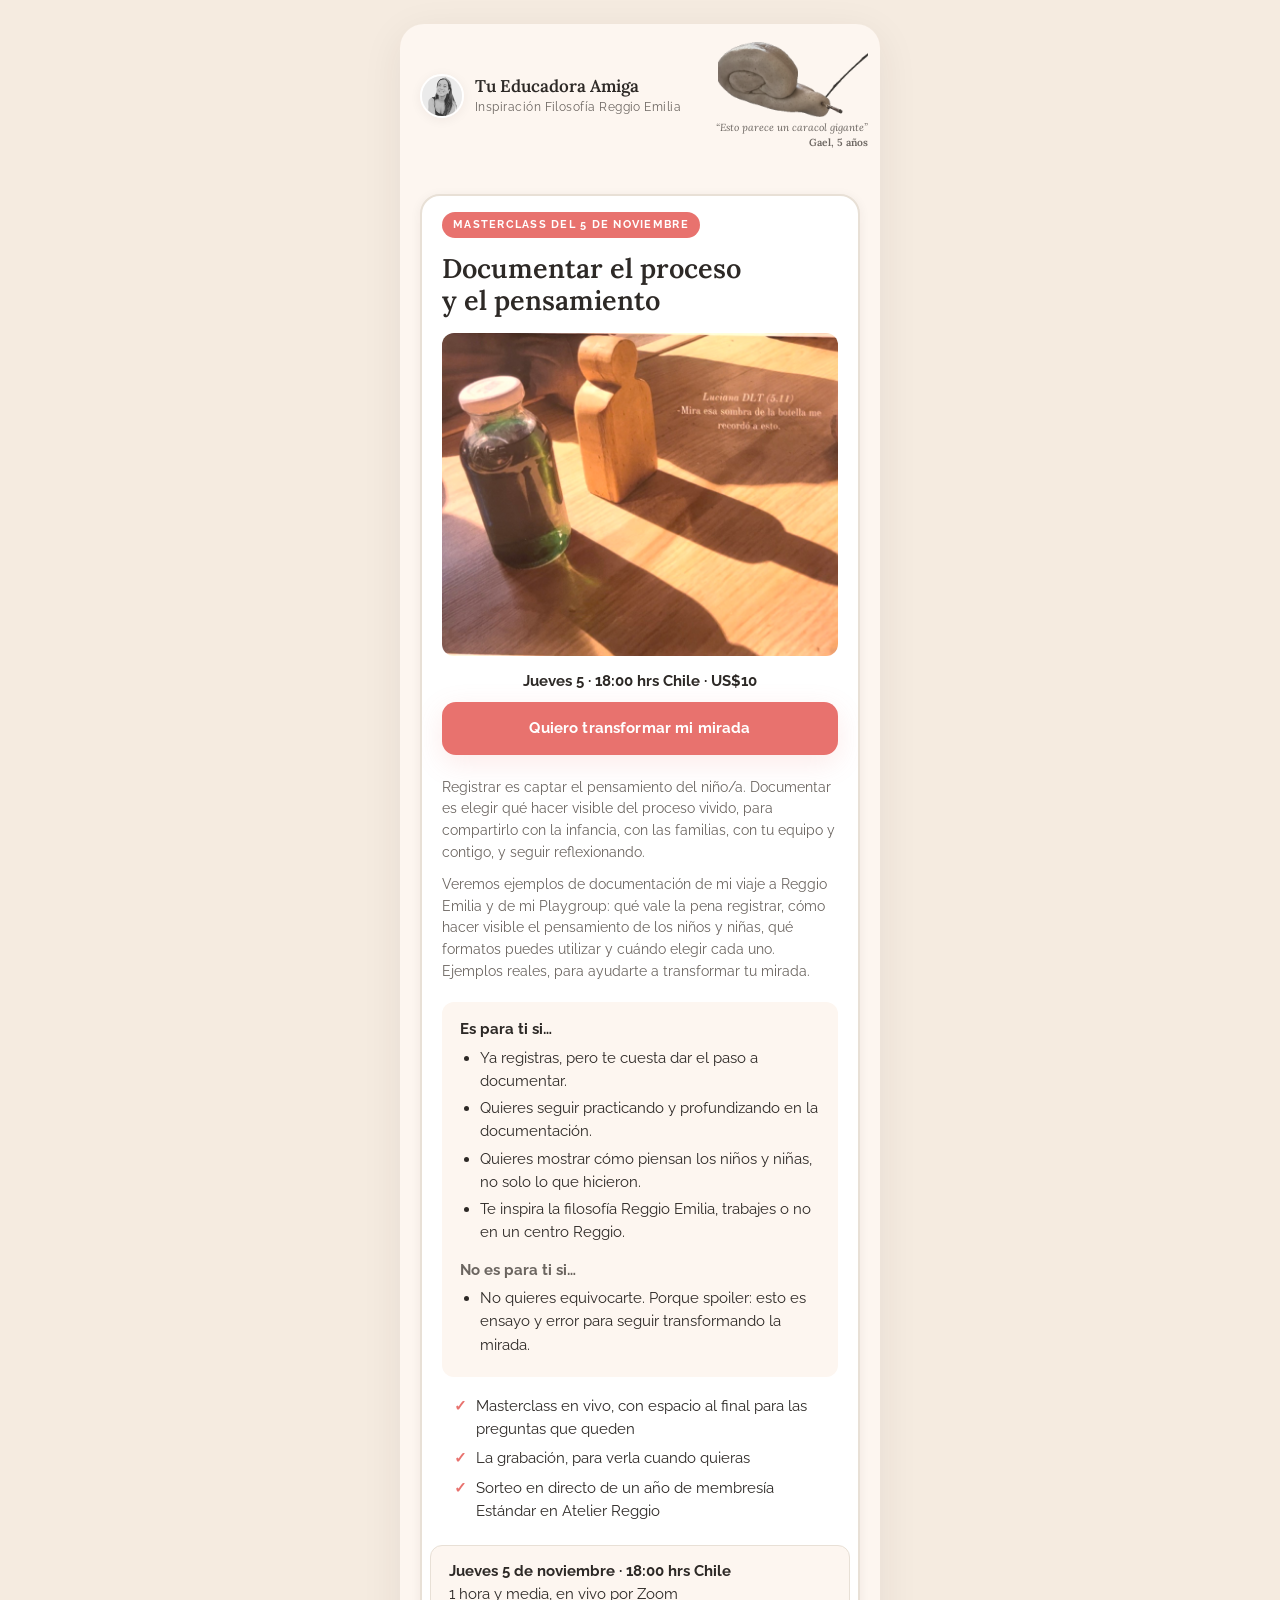
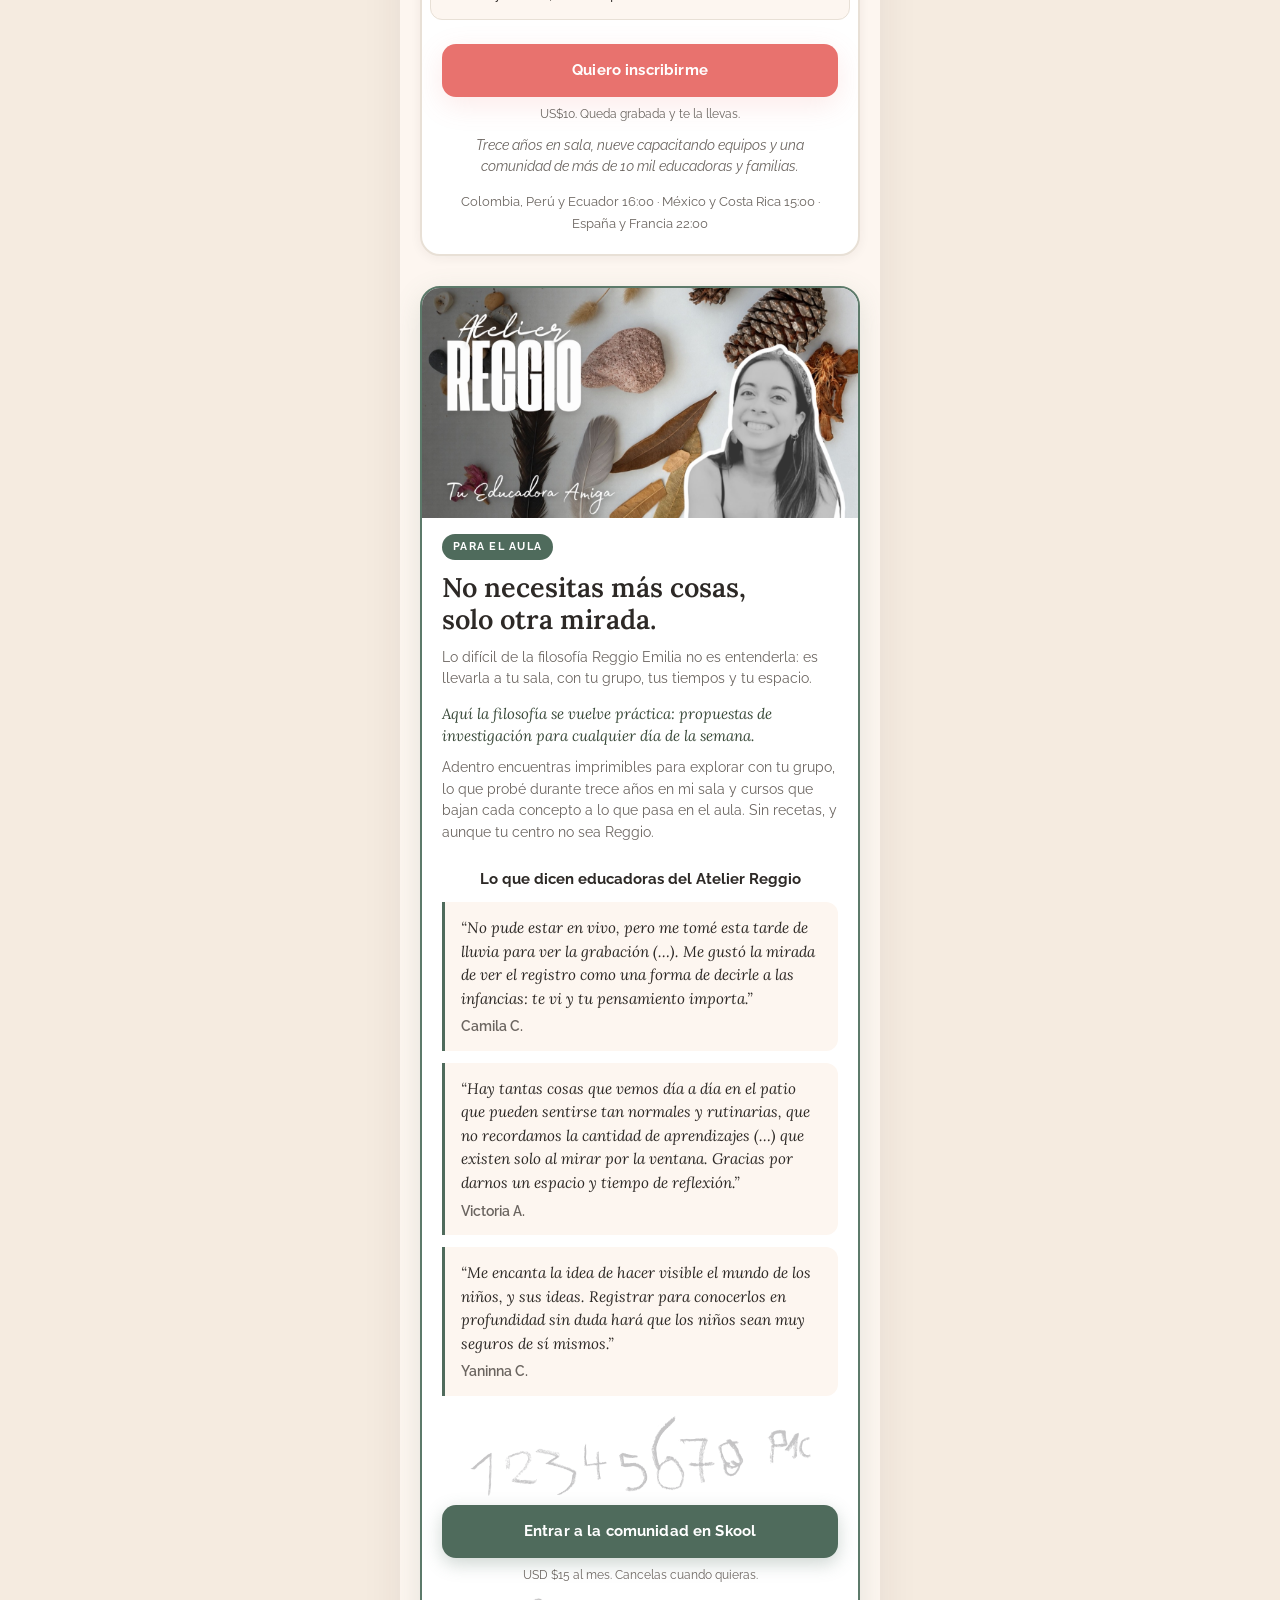
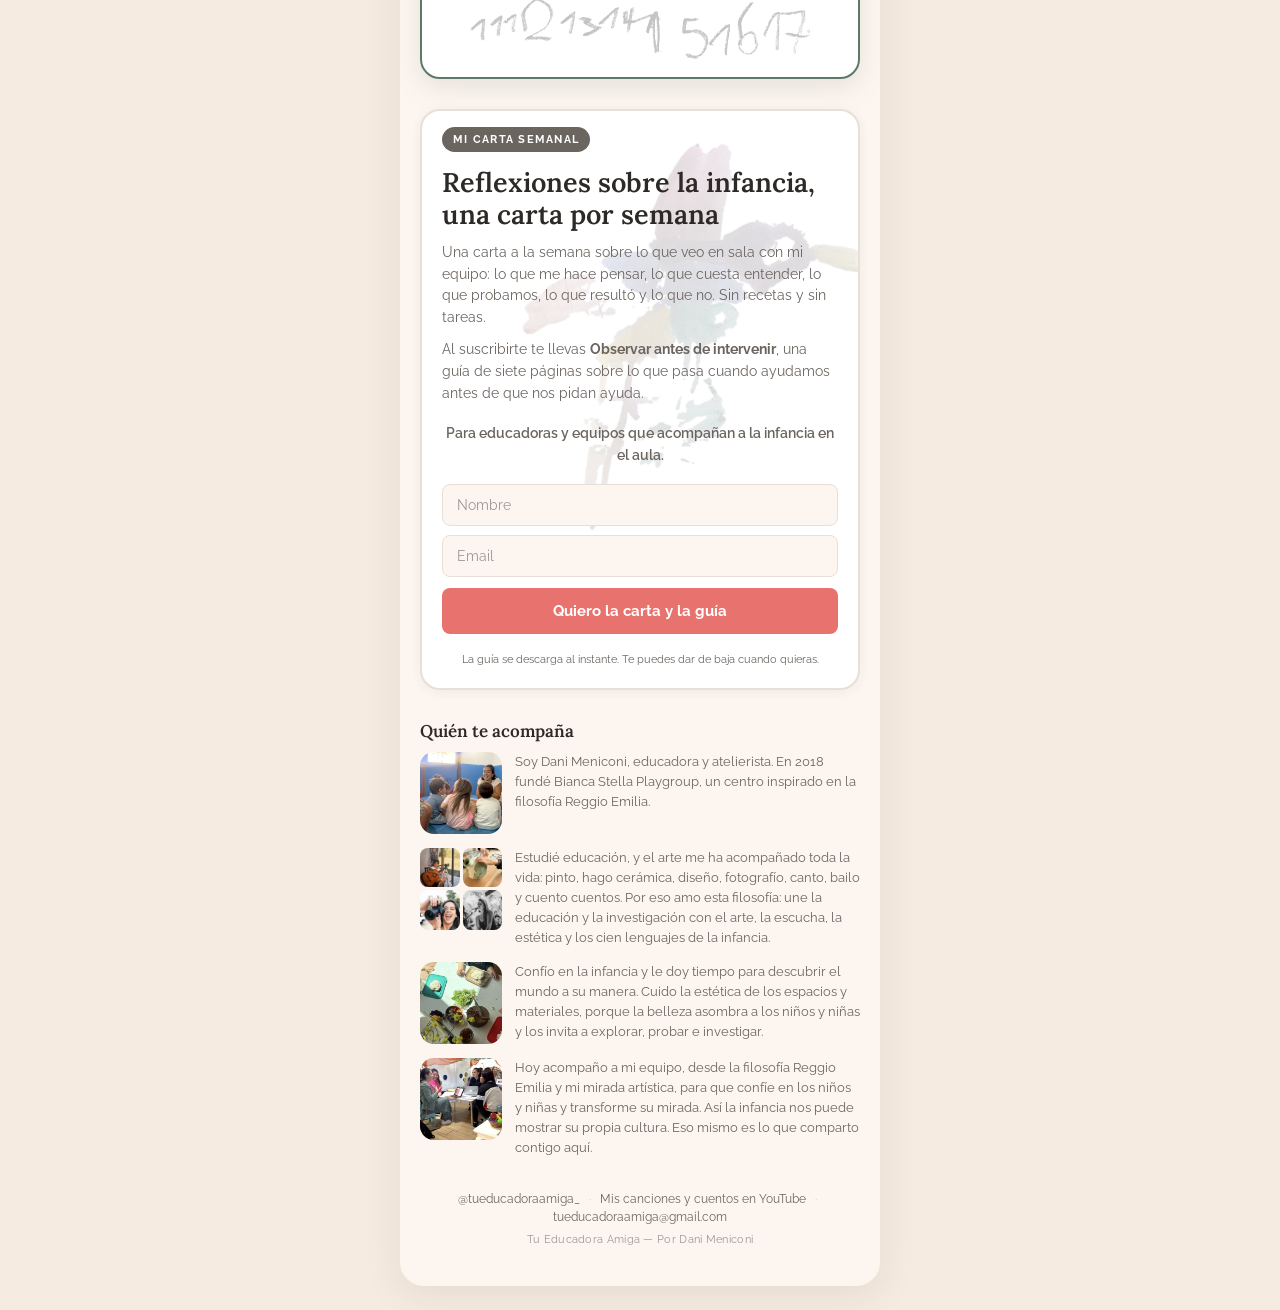
==== index.html @ ba9604e0 "Nueva presentación en "Quién te acompaña" con fotos junto a cada párrafo Co-Authored-By: Claude Opus" ====
<!DOCTYPE html>
<html lang="es">
<head>
  <meta charset="UTF-8">
  <meta name="viewport" content="width=device-width, initial-scale=1.0">
  <title>Tu Educadora Amiga — Acompañar la infancia en el aula</title>
  <meta name="description" content="Una carta por semana sobre la infancia, y la guía Observar antes de intervenir. Dani Meniconi, inspirada en la filosofía Reggio Emilia.">
  <meta property="og:title" content="Tu Educadora Amiga — Acompañar la infancia en el aula">
  <meta property="og:description" content="Una carta por semana sobre la infancia, y la guía Observar antes de intervenir. Dani Meniconi, inspirada en la filosofía Reggio Emilia.">
  <meta property="og:type" content="website">
  <meta property="og:url" content="https://tueducadoraamiga.com">
  <meta property="og:image" content="https://tueducadoraamiga.com/img/cover_no_intervenir.jpg">
  <link rel="preconnect" href="https://fonts.googleapis.com">
  <link rel="preconnect" href="https://fonts.gstatic.com" crossorigin>
  <link href="https://fonts.googleapis.com/css2?family=Lora:ital,wght@0,400;0,600;1,400;1,600&family=Raleway:wght@300;400;500;600;700&display=swap" rel="stylesheet">
  <link rel="icon" href="/favicon.ico" sizes="any">
  <link rel="icon" type="image/png" sizes="32x32" href="/img/icon-32.png">
  <link rel="apple-touch-icon" href="/img/icon-180.png">
  <link rel="stylesheet" href="css/styles.css">
</head>
<body>

  <main class="page page--home">

    <!-- CABECERA COMPACTA -->
    <header class="lockup">
      <img class="lockup-avatar" src="img/foto_dani_bio.jpg" alt="Dani Meniconi">
      <div class="lockup-txt">
        <h1>Tu Educadora Amiga</h1>
        <p class="tagline">Inspiración Filosofía Reggio Emilia</p>
      </div>
      <figure class="lockup-deco">
        <img src="img/mc5_caracol.png" alt="Caracol modelado en masa por Gael, 5 años">
        <figcaption><q>Esto parece un caracol gigante</q> <span>Gael, 5 años</span></figcaption>
      </figure>
    </header>

    <!-- MENU RAPIDO guardado en _pausado/menu-rapido.html: arriba va solo lo que se vende ahora. -->

    <!-- ============ 1. EL LEAD MAGNET (+ suscripción a la carta) ============ -->
    <!-- GUIA PAUSADA el 24/10 hasta despues de la masterclass del 31.
         El bloque entero esta guardado en _pausado/guia-lead-magnet.html
         (no se comenta aqui porque tiene comentarios adentro y se rompe).
         Para volver: pegarlo aqui y devolver su boton al menu. -->


    <!-- ============ MASTERCLASS AGOTADA ============ -->
    <!-- Sin formulario a proposito: no quedan cupos. El CTA baja a la carta,
         que es donde se entera primero de la proxima. -->
    
    <!-- ============ MASTERCLASS 5 NOV (pagada, en vivo) ============ -->
    <section class="lmh lmh--mc5" id="masterclass5">
      <span class="chip">Masterclass del 5 de noviembre</span>

      <h2 class="hero-titulo">Documentar el proceso<br>y el pensamiento</h2>

      <figure class="mc5-doc">
        <img src="img/mc5_documentacion.jpg" alt="Una botella y una pieza de madera con sus sombras sobre la mesa, con la frase de una niña: Mira esa sombra de la botella, me recordó a esto">
      </figure>

      <p class="mc5-rapido"><strong>Jueves 5 · 18:00 hrs Chile · US$10</strong></p>
      <a class="btn-cta mc5-btn-arriba" href="https://tueducadoraamiga.hotmart.host/masterclass-documentar-el-proceso-y-el-pensamiento?utm_source=web&amp;utm_medium=home_arriba&amp;utm_campaign=mc5nov" target="_blank" rel="noopener">
        Quiero transformar mi mirada
      </a>

      <p class="hero-bajada">
        Registrar es captar el pensamiento del niño/a. Documentar es elegir qué hacer
        visible del proceso vivido, para compartirlo con la infancia, con las familias,
        con tu equipo y contigo, y seguir reflexionando.
      </p>

      <p class="hero-bajada">
        Veremos ejemplos de documentación de mi viaje a Reggio Emilia y de mi
        Playgroup: qué vale la pena registrar, cómo hacer visible el pensamiento de los
        niños y niñas, qué formatos puedes utilizar y cuándo elegir cada uno. Ejemplos
        reales, para ayudarte a transformar tu mirada.
      </p>

      <div class="mc5-para">
        <p class="mc5-para-tit">Es para ti si…</p>
        <ul>
          <li>Ya registras, pero te cuesta dar el paso a documentar.</li>
          <li>Quieres seguir practicando y profundizando en la documentación.</li>
          <li>Quieres mostrar cómo piensan los niños y niñas, no solo lo que hicieron.</li>
          <li>Te inspira la filosofía Reggio Emilia, trabajes o no en un centro Reggio.</li>
        </ul>
        <p class="mc5-para-tit mc5-para-tit--no">No es para ti si…</p>
        <ul>
          <li>No quieres equivocarte. Porque spoiler: esto es ensayo y error para seguir transformando la mirada.</li>
        </ul>
      </div>

      <ul class="mc5-incluye">
        <li>Masterclass en vivo, con espacio al final para las preguntas que queden</li>
        <li>La grabación, para verla cuando quieras</li>
        <li>Sorteo en directo de un año de membresía Estándar en Atelier Reggio</li>
      </ul>

      <p class="mc5-cuando">
        <strong>Jueves 5 de noviembre · 18:00 hrs Chile</strong><br>
        1 hora y media, en vivo por Zoom
      </p>

      <a class="btn-cta" href="https://tueducadoraamiga.hotmart.host/masterclass-documentar-el-proceso-y-el-pensamiento?utm_source=web&amp;utm_medium=home&amp;utm_campaign=mc5nov" target="_blank" rel="noopener">
        Quiero inscribirme
      </a>
      <p class="btn-fine btn-fine--precio">US$10. Queda grabada y te la llevas.</p>
      <p class="mc5-confianza">Trece años en sala, nueve capacitando equipos y una comunidad de más de 10 mil educadoras y familias.</p>

      <p class="mc5-husos">
        Colombia, Perú y Ecuador 16:00 · México y Costa Rica 15:00 · España y Francia 22:00
      </p>
    </section>

    <!-- ============ 2. LA COMUNIDAD DE AULA ============ -->
    <section class="hero hero--school" id="comunidad">
      <div class="hero-img">
        <img src="img/atelier_reggio_v2.jpg" alt="Atelier Reggio de Tu Educadora Amiga — piedras, plumas, hojas y piñas sobre una mesa" loading="lazy">
      </div>

      <span class="chip">Para el aula</span>

      <h2 class="hero-titulo">No necesitas más cosas,<br>solo otra mirada.</h2>

      <p class="hero-bajada">
        Lo difícil de la filosofía Reggio Emilia no es entenderla: es llevarla a tu
        sala, con tu grupo, tus tiempos y tu espacio.
      </p>

      <p class="hero-promesa">Aquí la filosofía se vuelve práctica: propuestas de investigación para cualquier día de la semana.</p>

      <p class="hero-bajada">
        Adentro encuentras imprimibles para explorar con tu grupo, lo que probé
        durante trece años en mi sala y cursos que bajan cada concepto a lo que pasa
        en el aula. Sin recetas, y aunque tu centro no sea Reggio.
      </p>

      <div class="testimonios">
        <p class="test-tit">Lo que dicen educadoras del Atelier Reggio</p>
        <blockquote>
          <p>“No pude estar en vivo, pero me tomé esta tarde de lluvia para ver la grabación (…). Me gustó la mirada de ver el registro como una forma de decirle a las infancias: <em>te vi y tu pensamiento importa</em>.”</p>
          <cite>Camila C.</cite>
        </blockquote>
        <blockquote>
          <p>“Hay tantas cosas que vemos día a día en el patio que pueden sentirse tan normales y rutinarias, que no recordamos la cantidad de aprendizajes (…) que existen solo al mirar por la ventana. Gracias por darnos un espacio y tiempo de reflexión.”</p>
          <cite>Victoria A.</cite>
        </blockquote>
        <blockquote>
          <p>“Me encanta la idea de hacer visible el mundo de los niños, y sus ideas. Registrar para conocerlos en profundidad sin duda hará que los niños sean muy seguros de sí mismos.”</p>
          <cite>Yaninna C.</cite>
        </blockquote>
      </div>

      <img class="numeros-fila" src="img/numeros1.png" alt="" aria-hidden="true" loading="lazy">

      <a class="btn-cta btn-cta--atelier" href="https://www.skool.com/tu-educadora-amiga-9257/about?utm_source=web&amp;utm_medium=home&amp;utm_campaign=apertura" target="_blank" rel="noopener">
        Entrar a la comunidad en Skool
      </a>
      <p class="btn-fine btn-fine--precio">USD $15 al mes. Cancelas cuando quieras.</p>
      <img class="numeros-fila numeros-fila--abajo" src="img/numeros2.png" alt="" aria-hidden="true" loading="lazy">
    </section>

    <!-- ============ LA CARTA (permanente: no caduca con la masterclass) ============ -->
    <!-- Form "Solo AULA" 195811603740886553 -> grupo EN AULA, nada mas.
         La guia se entrega aqui mismo, no por correo. -->
    <section class="lmh lmh--carta" id="carta">
      <img class="marca marca--pajaro" src="img/mc5_pajaro.png" alt="" aria-hidden="true" loading="lazy">
      <span class="chip">Mi carta semanal</span>

      <h2 class="hero-titulo">Reflexiones sobre la infancia, una carta por semana</h2>

      <p class="hero-bajada">
        Una carta a la semana sobre lo que veo en sala con mi equipo: lo que me hace pensar, lo que
        cuesta entender, lo que probamos, lo que resultó y lo que no. Sin recetas y sin tareas.
      </p>

      <p class="hero-bajada">
        Al suscribirte te llevas <strong>Observar antes de intervenir</strong>, una guía de
        siete páginas sobre lo que pasa cuando ayudamos antes de que nos pidan ayuda.
      </p>

      <form class="lm-form" id="ctForm" novalidate>
        <p class="lm-para-quien">Para educadoras y equipos que acompañan a la infancia en el aula.</p>
        <input class="lm-input" type="text" id="ctName" name="name" placeholder="Nombre" autocomplete="given-name">
        <input class="lm-input" type="email" id="ctEmail" name="email" placeholder="Email" autocomplete="email" required>
        <button type="submit" class="lm-submit" id="ctBtn">Quiero la carta y la guía</button>
        <p class="lm-error" id="ctError" hidden>Escribe tu nombre y un email válido.</p>
        <p class="lm-fine">La guía se descarga al instante. Te puedes dar de baja cuando quieras.</p>
      </form>

      <div class="lm-success" id="ctSuccess" hidden>
        <h4>¡Listo!</h4>
        <p>Aquí está tu guía. Y nos leemos la próxima semana.</p>
        <a class="lm-submit lm-descarga" href="/guias/no-intervenir/No-Intervenir-Tambien-Es-Acompanar-Tu-Educadora-Amiga.pdf" download>Descargar la guía</a>
      </div>
    </section>

    <!-- ============ 4. QUIÉN TE ACOMPAÑA ============ -->
    <section class="bloque dani dani--filas">
      <h3 class="bloque-titulo">Quién te acompaña</h3>
      <div class="dani-fila">
        <img class="dani-foto" src="img/sobre_ninos.jpg" alt="Dani sentada en ronda con los niños y niñas de Bianca Stella" loading="lazy">
        <p>Soy Dani Meniconi, educadora y atelierista. En 2018 fundé Bianca Stella Playgroup, un centro inspirado en la filosofía Reggio Emilia.</p>
      </div>
      <div class="dani-fila">
        <div class="dani-mosaico">
          <img src="img/sobre_guitarra.jpg" alt="Dani de niña tocando guitarra" loading="lazy">
          <img src="img/sobre_ceramica.jpg" alt="Dani pintando un jarrón de cerámica" loading="lazy">
          <img src="img/sobre_fotografia.jpg" alt="Dani con su cámara de fotos" loading="lazy">
          <img src="img/sobre_canto.jpg" alt="Dani cantando" loading="lazy">
        </div>
        <p>Estudié educación, y el arte me ha acompañado toda la vida: pinto, hago cerámica, diseño, fotografío, canto, bailo y cuento cuentos. Por eso amo esta filosofía: une la educación y la investigación con el arte, la escucha, la estética y los cien lenguajes de la infancia.</p>
      </div>
      <div class="dani-fila">
        <img class="dani-foto" src="img/sobre_espacio.jpg" alt="Mesa preparada con flores, hojas y masa para explorar" loading="lazy">
        <p>Confío en la infancia y le doy tiempo para descubrir el mundo a su manera. Cuido la estética de los espacios y materiales, porque la belleza asombra a los niños y niñas y los invita a explorar, probar e investigar.</p>
      </div>
      <div class="dani-fila">
        <img class="dani-foto" src="img/sobre_equipo.jpg" alt="Dani en una reunión con su equipo de Bianca Stella" loading="lazy">
        <p>Hoy acompaño a mi equipo, desde la filosofía Reggio Emilia y mi mirada artística, para que confíe en los niños y niñas y transforme su mirada. Así la infancia nos puede mostrar su propia cultura. Eso mismo es lo que comparto contigo aquí.</p>
      </div>
    </section>


    <!-- FOOTER -->
    <footer class="footer">
      <p>
        <a href="https://instagram.com/tueducadoraamiga_" target="_blank" rel="noopener">@tueducadoraamiga_</a>
        <span class="dot">·</span>
        <a href="https://www.youtube.com/@tueducadoraamiga" target="_blank" rel="noopener">Mis canciones y cuentos en YouTube</a>
        <span class="dot">·</span>
        <a href="mailto:tueducadoraamiga@gmail.com">tueducadoraamiga@gmail.com</a>
      </p>
      <p class="footer-fine">Tu Educadora Amiga — Por Dani Meniconi</p>
    </footer>

  </main>


  <script>
    /* ---- La carta: un solo formulario (Solo AULA), guia al instante ---- */
    (function () {
      var EP = "https://assets.mailerlite.com/jsonp/2268802/forms/195811603740886553/subscribe";
      var form = document.getElementById('ctForm');
      if (!form) return;
      var btn = document.getElementById('ctBtn');
      var err = document.getElementById('ctError');
      var TXT = err.textContent;
      var enviando = false;
      form.addEventListener('submit', function (e) {
        e.preventDefault();
        if (enviando) return;
        var name = (document.getElementById('ctName').value || '').trim();
        var email = (document.getElementById('ctEmail').value || '').trim();
        if (!name || !/^[^@\s]+@[^@\s]+\.[^@\s]+$/.test(email)) {
          err.textContent = TXT; err.hidden = false; return;
        }
        err.hidden = true; enviando = true;
        var t = btn.textContent;
        btn.disabled = true; btn.textContent = 'Enviando…';
        var body = new URLSearchParams();
        body.append('fields[name]', name);
        body.append('fields[email]', email);
        body.append('ml-submit', '1');
        body.append('anticsrf', 'true');
        fetch(EP, { method: 'POST', body: body })
          .then(function (r) { return r.ok ? r.json() : Promise.reject(r.status); })
          .then(function (d) {
            if (!d || d.success !== true) return Promise.reject(d);
            form.hidden = true;
            document.getElementById('ctSuccess').hidden = false;
          })
          .catch(function () {
            enviando = false; btn.disabled = false; btn.textContent = t;
            err.textContent = 'No pudimos inscribirte. Inténtalo de nuevo o escríbenos a tueducadoraamiga@gmail.com';
            err.hidden = false;
          });
      });
    })();
  </script>


</body>
</html>
---- css/styles.css ----
/* ============================================
   Tu Educadora Amiga — Creator Landing Page
   Mobile-first, single-column stack of cards
   ============================================ */

:root {
  --color-cream: #FDF6F0;
  --color-cream-dark: #f5ebe0;
  --color-dark: #2D2926;
  --color-coral: #E8726E;
  --color-coral-dark: #d4605c;
  --color-sage: #5C7A6A;
  --color-gray: #6b6560;
  --color-gray-light: #999;
  --color-moss: #3A4A3A;
  --color-border: #e8e0d6;
  --color-white: #ffffff;
  --font-body: 'Raleway', sans-serif;
  --font-heading: 'Lora', serif;
  --radius-sm: 8px;
  --radius-md: 14px;
  --radius-lg: 20px;
  --shadow-card: 0 2px 12px rgba(45, 41, 38, 0.06);
  --shadow-card-hover: 0 6px 20px rgba(45, 41, 38, 0.1);
  --shadow-hero: 0 8px 28px rgba(232, 114, 110, 0.15);
}

/* --- Reset --- */
*, *::before, *::after { box-sizing: border-box; margin: 0; padding: 0; }

html {
  scroll-behavior: smooth;
  background: var(--color-cream-dark);
}

body {
  font-family: var(--font-body);
  font-size: 15px;
  line-height: 1.5;
  color: var(--color-dark);
  background: var(--color-cream-dark);
  -webkit-font-smoothing: antialiased;
  min-height: 100vh;
}

img { max-width: 100%; height: auto; display: block; }
a { color: inherit; text-decoration: none; transition: all 0.2s; }
button { font-family: inherit; cursor: pointer; border: none; }

/* ============================================
   PAGE (single column, max 480px)
   ============================================ */
.page {
  max-width: 480px;
  margin: 0 auto;
  background: var(--color-cream);
  min-height: 100vh;
  padding: 0 20px 40px;
  position: relative;
}

/* ============================================
   BANNER
   ============================================ */
.banner {
  margin: 0 -20px;
  height: 90px;
  background: linear-gradient(135deg, #f5ebe0 0%, #f0e2d0 50%, #eed6c4 100%);
  position: relative;
}

.banner-deco {
  position: absolute;
  inset: 0;
  overflow: hidden;
}
.banner-deco .star {
  position: absolute;
  color: var(--color-coral);
  font-size: 24px;
  opacity: 0.25;
}
.star--1 { top: 14px; left: 24px; }
.star--2 { top: 40px; right: 32px; font-size: 18px; opacity: 0.2; }
.star--3 { bottom: 18px; left: 60%; font-size: 20px; opacity: 0.18; }

.avatar {
  width: 84px;
  height: 84px;
  border-radius: 50%;
  overflow: hidden;
  border: 4px solid var(--color-cream);
  box-shadow: 0 4px 16px rgba(45, 41, 38, 0.1);
  background: var(--color-cream);
  margin: -42px auto 0;
  position: relative;
  z-index: 2;
}
.avatar img {
  width: 100%;
  height: 100%;
  object-fit: cover;
  object-position: center 25%;
  filter: grayscale(10%);
}

/* ============================================
   BRAND
   ============================================ */
.brand {
  text-align: center;
  padding: 10px 0 16px;
}
.brand h1 {
  font-family: var(--font-heading);
  font-size: 22px;
  font-weight: 600;
  color: var(--color-dark);
  margin-bottom: 4px;
  letter-spacing: -0.3px;
}
.tagline {
  font-size: 12px;
  line-height: 1.4;
  color: var(--color-gray);
  font-weight: 400;
  margin: 0 auto 10px;
}
.ig-link {
  display: inline-flex;
  align-items: center;
  justify-content: center;
  width: 32px;
  height: 32px;
  color: var(--color-sage);
  transition: color 0.2s, transform 0.2s;
}
.ig-link:hover {
  color: var(--color-coral);
  transform: scale(1.1);
}

/* ============================================
   CARDS (stack)
   ============================================ */
.cards {
  display: flex;
  flex-direction: column;
  gap: 12px;
  margin-top: 8px;
}

.card {
  background: var(--color-white);
  border: 1px solid var(--color-border);
  border-radius: var(--radius-md);
  padding: 16px;
  box-shadow: var(--shadow-card);
  transition: box-shadow 0.2s, transform 0.15s, border-color 0.2s;
  display: flex;
  align-items: center;
  gap: 14px;
  position: relative;
}

a.card:hover {
  box-shadow: var(--shadow-card-hover);
  transform: translateY(-2px);
  border-color: var(--color-coral);
}

a.card:hover .card-arrow {
  transform: translateX(4px);
  color: var(--color-coral);
}

/* ============================================
   HERO CARD (lead magnet)
   ============================================ */
.card--hero {
  flex-direction: column;
  align-items: stretch;
  text-align: center;
  padding: 18px 18px 16px;
  border: 2px solid var(--color-coral);
  background: linear-gradient(180deg, #fffaf8 0%, var(--color-white) 100%);
  box-shadow: var(--shadow-hero);
  position: relative;
  overflow: hidden;
}

.card--hero::before {
  content: '★';
  position: absolute;
  top: -10px;
  right: -10px;
  font-size: 50px;
  color: var(--color-coral);
  opacity: 0.08;
  pointer-events: none;
}

.card-badge {
  display: inline-flex;
  align-items: center;
  gap: 6px;
  background: var(--color-coral);
  color: var(--color-white);
  padding: 4px 11px;
  border-radius: 20px;
  font-size: 10px;
  font-weight: 700;
  letter-spacing: 1px;
  align-self: center;
  margin-bottom: 8px;
}
.badge-icon { font-size: 11px; }

.card--hero h2 {
  font-family: var(--font-heading);
  font-size: 20px;
  font-weight: 600;
  line-height: 1.2;
  color: var(--color-dark);
  margin-bottom: 6px;
}

.card--hero .card-sub {
  font-size: 12.5px;
  line-height: 1.45;
  color: var(--color-gray);
  margin-bottom: 12px;
}

/* MailerLite form overrides - hero */
.card--hero .ml-form-embedContainer,
.card--hero .ml-form-embedWrapper {
  background: transparent !important;
  border: none !important;
  padding: 0 !important;
  width: 100% !important;
  max-width: none !important;
}
.card--hero .ml-form-embedBody {
  padding: 0 !important;
}
.card--hero .ml-form-embedContent {
  display: none !important;
}
.card--hero .ml-form-fieldRow {
  margin-bottom: 8px !important;
}
.card--hero .ml-form-fieldRow input {
  background: var(--color-cream) !important;
  border: 1px solid var(--color-border) !important;
  border-radius: var(--radius-sm) !important;
  font-family: var(--font-body) !important;
  font-size: 14px !important;
  padding: 12px 14px !important;
  color: var(--color-dark) !important;
  width: 100% !important;
  transition: border-color 0.2s !important;
}
.card--hero .ml-form-fieldRow input:focus {
  border-color: var(--color-coral) !important;
  outline: none !important;
}
.card--hero .ml-form-embedSubmit {
  margin-top: 4px !important;
}
.card--hero .ml-form-embedSubmit button.primary {
  background: var(--color-coral) !important;
  color: var(--color-white) !important;
  border-radius: var(--radius-sm) !important;
  font-family: var(--font-body) !important;
  font-size: 15px !important;
  font-weight: 700 !important;
  padding: 14px !important;
  width: 100% !important;
  transition: background 0.2s !important;
}
.card--hero .ml-form-embedSubmit button.primary:hover {
  background: var(--color-coral-dark) !important;
}
.card--hero .ml-form-embedPermissions {
  padding-top: 12px !important;
}
.card--hero .ml-form-embedPermissions p {
  font-family: var(--font-body) !important;
  font-size: 10px !important;
  color: var(--color-gray-light) !important;
  line-height: 1.4 !important;
}
.card--hero .ml-form-successContent {
  text-align: center;
  padding: 20px 0;
}
.card--hero .ml-form-successContent h4 {
  font-family: var(--font-heading) !important;
  color: var(--color-coral) !important;
  font-size: 20px !important;
  margin-bottom: 8px !important;
}
.card--hero .ml-form-successContent p {
  font-family: var(--font-body) !important;
  color: var(--color-gray) !important;
  font-size: 14px !important;
}

/* ============================================
   HERO VIDEO (cuento narrado en YouTube)
   ============================================ */
.hero-video {
  display: block;
  position: relative;
  width: 100%;
  aspect-ratio: 16 / 9;
  border-radius: var(--radius-sm);
  overflow: hidden;
  margin-bottom: 12px;
  background: var(--color-dark);
  box-shadow: 0 4px 14px rgba(0, 0, 0, 0.12);
}
.hero-video img {
  width: 100%;
  height: 100%;
  object-fit: cover;
  display: block;
  transition: transform 0.4s ease;
}
.hero-video::after {
  content: '';
  position: absolute;
  inset: 0;
  background: linear-gradient(180deg, rgba(0, 0, 0, 0) 45%, rgba(0, 0, 0, 0.55) 100%);
  pointer-events: none;
}
.hero-video:hover img { transform: scale(1.04); }
.hero-video-play {
  position: absolute;
  top: 50%;
  left: 50%;
  transform: translate(-50%, -50%);
  width: 56px;
  height: 56px;
  border-radius: 50%;
  background: var(--color-coral);
  box-shadow: 0 2px 12px rgba(0, 0, 0, 0.35);
  display: flex;
  align-items: center;
  justify-content: center;
  z-index: 2;
  transition: transform 0.2s ease, background 0.2s ease;
}
.hero-video-play::before {
  content: '';
  width: 0;
  height: 0;
  border-style: solid;
  border-width: 9px 0 9px 15px;
  border-color: transparent transparent transparent #fff;
  margin-left: 4px;
}
.hero-video:hover .hero-video-play {
  transform: translate(-50%, -50%) scale(1.08);
  background: var(--color-coral-dark);
}
.hero-video-label {
  position: absolute;
  left: 0;
  right: 0;
  bottom: 0;
  z-index: 2;
  padding: 18px 12px 9px;
  color: #fff;
  font-family: var(--font-body);
  font-size: 12px;
  font-weight: 600;
  text-align: center;
}
/* tag "El cuento" sobre el video */
.hero-video-tag {
  position: absolute;
  top: 10px;
  left: 10px;
  z-index: 3;
  background: rgba(45, 41, 38, 0.82);
  color: #fff;
  font-family: var(--font-body);
  font-size: 11px;
  font-weight: 700;
  letter-spacing: 0.3px;
  padding: 4px 10px;
  border-radius: 20px;
}
/* conector visual cuento -> guía */
.hero-pair {
  display: flex;
  flex-direction: column;
  align-items: center;
  gap: 4px;
  margin: 4px 0 10px;
}
.hero-pair-arrow {
  width: 34px;
  height: 34px;
  border-radius: 50%;
  background: var(--color-coral);
  color: #fff;
  font-size: 19px;
  line-height: 34px;
  text-align: center;
  box-shadow: 0 3px 9px rgba(232, 114, 110, 0.45);
  animation: heroPairBounce 1.5s ease-in-out infinite;
}
.hero-pair-text {
  font-family: var(--font-body);
  font-size: 11px;
  font-weight: 700;
  letter-spacing: 0.4px;
  text-transform: uppercase;
  color: var(--color-coral);
}
@keyframes heroPairBounce {
  0%, 100% { transform: translateY(0); }
  50% { transform: translateY(4px); }
}
@media (prefers-reduced-motion: reduce) {
  .hero-pair-arrow { animation: none; }
}

/* ============================================
   EVENT CARD (taller presencial)
   ============================================ */
.card--event {
  background: linear-gradient(135deg, #f0f4ee 0%, #e8efe4 100%);
  border: 1px solid rgba(92, 122, 106, 0.35);
  padding: 14px;
  gap: 14px;
  color: var(--color-dark);
}

a.card--event:hover {
  border-color: var(--color-sage);
  box-shadow: 0 6px 20px rgba(92, 122, 106, 0.18);
}

.card-event-date {
  flex-shrink: 0;
  width: 64px;
  height: 72px;
  background: var(--color-sage);
  color: var(--color-white);
  border-radius: var(--radius-sm);
  display: flex;
  flex-direction: column;
  align-items: center;
  justify-content: center;
  box-shadow: 0 4px 12px rgba(92, 122, 106, 0.25);
}

.card-event-day {
  font-family: var(--font-heading);
  font-size: 28px;
  font-weight: 600;
  line-height: 1;
  letter-spacing: -1px;
}

.card-event-month {
  font-family: var(--font-body);
  font-size: 10px;
  font-weight: 700;
  letter-spacing: 1.5px;
  margin-top: 2px;
  opacity: 0.9;
}

.card-event-body {
  flex: 1;
  min-width: 0;
  display: flex;
  flex-direction: column;
  gap: 4px;
}

.card-event-tag {
  font-size: 10px;
  font-weight: 700;
  letter-spacing: 1px;
  text-transform: uppercase;
  color: var(--color-sage);
}

.card--event h3 {
  font-family: var(--font-heading);
  font-size: 17px;
  font-weight: 600;
  line-height: 1.2;
  color: var(--color-dark);
  margin: 0;
}

.card-event-sub {
  font-size: 12px;
  line-height: 1.4;
  color: var(--color-gray);
  margin: 2px 0 4px;
}

.card-event-meta {
  display: flex;
  align-items: center;
  gap: 4px;
  font-size: 11.5px;
  color: var(--color-moss);
  font-weight: 500;
  margin-bottom: 6px;
}

.card-event-dot {
  opacity: 0.5;
}

.card-event-cta {
  font-size: 12px;
  font-weight: 700;
  letter-spacing: 0.3px;
  color: var(--color-coral);
  transition: transform 0.2s;
  align-self: flex-start;
}

a.card--event:hover .card-event-cta {
  transform: translateX(3px);
  color: var(--color-coral-dark);
}

/* ============================================
   PRODUCT CARDS
   ============================================ */
.card--product {
  color: var(--color-dark);
}

/* --- COMING SOON STATE --- */
.card--soon {
  opacity: 0.82;
  cursor: default;
}
.card--soon:hover {
  transform: none;
  box-shadow: var(--shadow-card);
  border-color: var(--color-border);
}
.card--soon .card-img {
  position: relative;
}
.card-badge-soon {
  position: absolute;
  top: 6px;
  left: 6px;
  background: var(--color-sage);
  color: #fff;
  padding: 3px 9px;
  border-radius: 10px;
  font-family: var(--font-body);
  font-size: 9px;
  font-weight: 700;
  letter-spacing: 0.8px;
  text-transform: uppercase;
  z-index: 3;
  box-shadow: 0 2px 6px rgba(92, 122, 106, 0.25);
}
.card-price--soon {
  color: var(--color-sage) !important;
  font-style: italic;
  font-weight: 500 !important;
  font-size: 13.5px !important;
}

.card-img {
  flex-shrink: 0;
  width: 72px;
  height: 90px;
  border-radius: var(--radius-sm);
  overflow: hidden;
  background: var(--color-cream-dark);
  display: flex;
  align-items: center;
  justify-content: center;
}
.card-img img {
  width: 100%;
  height: 100%;
  object-fit: cover;
}

/* Book perspective for ebook covers */
.card-img--book {
  background: #ede4d8;
  perspective: 400px;
}
.card-img--book .book-wrapper {
  width: 70%;
  transform: rotateY(-10deg);
  box-shadow: 3px 3px 8px rgba(45, 41, 38, 0.2);
  border-radius: 0 2px 2px 0;
  position: relative;
}
.card-img--book .book-wrapper::before {
  content: '';
  position: absolute;
  left: 0;
  top: 0;
  bottom: 0;
  width: 4px;
  background: linear-gradient(to right, #c8bfb2, #e8e0d6);
  transform: translateX(-4px) rotateY(30deg);
  transform-origin: right center;
}
.card-img--book .book-wrapper img {
  border-radius: 0 2px 2px 0;
}

.card-body {
  flex: 1;
  min-width: 0;
  display: flex;
  flex-direction: column;
  gap: 3px;
}

.card-type {
  font-size: 10px;
  letter-spacing: 1.2px;
  color: var(--color-sage);
  font-weight: 700;
  text-transform: uppercase;
}

.card--product h3 {
  font-family: var(--font-heading);
  font-size: 15px;
  font-weight: 600;
  line-height: 1.25;
  color: var(--color-dark);
  margin: 0;
}

.card-price {
  font-size: 14px;
  font-weight: 700;
  color: var(--color-coral);
  margin-top: 2px;
}

.card-arrow {
  flex-shrink: 0;
  font-size: 18px;
  color: var(--color-sage);
  transition: transform 0.2s, color 0.2s;
  font-weight: 600;
}

/* ============================================
   NEWSLETTER CARD
   ============================================ */
.card--newsletter {
  background: linear-gradient(135deg, #f0f4ee 0%, var(--color-white) 100%);
  border-color: rgba(92, 122, 106, 0.3);
}

.card-body--center {
  width: 100%;
  text-align: center;
  gap: 6px;
}

.card-icon {
  font-size: 28px;
  margin-bottom: 4px;
}

.card--newsletter h3 {
  font-family: var(--font-heading);
  font-size: 17px;
  font-weight: 600;
  color: var(--color-dark);
  margin: 0 0 4px;
}

.card--newsletter .card-sub {
  font-size: 13px;
  color: var(--color-gray);
  margin-bottom: 12px;
}

.newsletter-form {
  display: flex;
  gap: 8px;
  width: 100%;
}
.newsletter-form input[type="email"] {
  flex: 1;
  min-width: 0;
  border: 1px solid var(--color-border);
  background: var(--color-white);
  padding: 10px 12px;
  border-radius: var(--radius-sm);
  font-family: var(--font-body);
  font-size: 13px;
  color: var(--color-dark);
  outline: none;
  transition: border-color 0.2s;
}
.newsletter-form input[type="email"]:focus {
  border-color: var(--color-sage);
}
.newsletter-form button {
  background: var(--color-sage);
  color: var(--color-white);
  padding: 10px 16px;
  border-radius: var(--radius-sm);
  font-family: var(--font-body);
  font-size: 13px;
  font-weight: 600;
  white-space: nowrap;
  transition: background 0.2s;
}
.newsletter-form button:hover {
  background: var(--color-moss);
}

/* ============================================
   FOOTER
   ============================================ */
.footer {
  text-align: center;
  padding: 32px 0 0;
  font-size: 12px;
  color: var(--color-gray-light);
}
.footer p { margin-bottom: 6px; }
.footer a {
  color: var(--color-gray);
  transition: color 0.2s;
}
.footer a:hover { color: var(--color-coral); }
.footer .dot {
  margin: 0 6px;
  opacity: 0.5;
}
.footer-fine {
  font-size: 11px;
  color: var(--color-gray-light);
  margin-top: 4px;
  letter-spacing: 0.3px;
}

/* ============================================
   LEAD MAGNET FORM — casillas casa/aula
   ============================================ */
.lm-form { display: flex; flex-direction: column; gap: 9px; text-align: left; }
.lm-input {
  width: 100%;
  background: var(--color-cream);
  border: 1px solid var(--color-border);
  border-radius: var(--radius-sm);
  font-family: var(--font-body);
  font-size: 14px;
  padding: 12px 14px;
  color: var(--color-dark);
  transition: border-color 0.2s;
}
.lm-input::placeholder { color: var(--color-gray-light); }
.lm-input:focus { border-color: var(--color-coral); outline: none; }

.lm-check { margin: 3px 0 1px; }
.lm-check-q {
  font-size: 12.5px;
  font-weight: 600;
  color: var(--color-dark);
  margin-bottom: 6px;
}
.lm-hint { font-weight: 400; color: var(--color-gray-light); font-size: 11px; }

.lm-row {
  display: flex;
  align-items: center;
  gap: 10px;
  padding: 6px 2px;
  cursor: pointer;
  user-select: none;
  font-size: 13.5px;
  color: var(--color-dark);
}
.lm-row input { position: absolute; opacity: 0; width: 0; height: 0; }
.lm-box {
  width: 20px;
  height: 20px;
  flex-shrink: 0;
  border: 1.5px solid var(--color-border);
  border-radius: 5px;
  background: var(--color-white);
  position: relative;
  transition: background 0.15s, border-color 0.15s;
}
.lm-row input:checked ~ .lm-box {
  background: var(--color-coral);
  border-color: var(--color-coral);
}
.lm-row input:checked ~ .lm-box::after {
  content: '';
  position: absolute;
  left: 6.5px;
  top: 3px;
  width: 5px;
  height: 9px;
  border: solid #fff;
  border-width: 0 2px 2px 0;
  transform: rotate(45deg);
}
.lm-row input:focus-visible ~ .lm-box {
  box-shadow: 0 0 0 3px rgba(232, 114, 110, 0.3);
}
.lm-txt strong { font-weight: 700; color: var(--color-coral-dark); }

.lm-submit {
  background: var(--color-coral);
  color: #fff;
  border-radius: var(--radius-sm);
  font-family: var(--font-body);
  font-size: 15px;
  font-weight: 700;
  padding: 14px;
  width: 100%;
  margin-top: 2px;
  transition: background 0.2s;
}
.lm-submit:hover { background: var(--color-coral-dark); }
.lm-error { color: var(--color-coral-dark); font-size: 12px; margin: 0; font-weight: 600; }
.lm-fine { font-size: 10px; color: var(--color-gray-light); line-height: 1.4; margin: 0; }
.lm-success { text-align: center; padding: 12px 0; }
.lm-success h4 { font-family: var(--font-heading); color: var(--color-coral); font-size: 20px; margin-bottom: 8px; }
.lm-success p { font-family: var(--font-body); color: var(--color-gray); font-size: 14px; }
.lm-sink { display: none; width: 0; height: 0; border: 0; }
/* Bonus: cuento (recomendación secundaria a YouTube) */
.card--bonus { color: var(--color-dark); gap: 14px; }
.card--bonus h3 { font-family: var(--font-heading); font-size: 15px; font-weight: 600; line-height: 1.25; color: var(--color-dark); margin: 0; }
.card--bonus .card-type { text-transform: none; color: var(--color-coral); letter-spacing: 0.2px; font-size: 10.5px; font-weight: 700; }
.bonus-thumb { position: relative; width: 116px; flex-shrink: 0; aspect-ratio: 16 / 9; border-radius: var(--radius-sm); overflow: hidden; background: var(--color-dark); }
.bonus-thumb img { width: 100%; height: 100%; object-fit: cover; transition: transform 0.3s; }
a.card--bonus:hover .bonus-thumb img { transform: scale(1.05); }
.bonus-play { position: absolute; top: 50%; left: 50%; transform: translate(-50%, -50%); width: 30px; height: 30px; border-radius: 50%; background: var(--color-coral); box-shadow: 0 2px 8px rgba(0, 0, 0, 0.3); display: flex; align-items: center; justify-content: center; }
.bonus-play::before { content: ''; width: 0; height: 0; border-style: solid; border-width: 6px 0 6px 10px; border-color: transparent transparent transparent #fff; margin-left: 2px; }
.bonus-sub { display: block; font-size: 12px; line-height: 1.4; color: var(--color-gray); margin-top: 2px; }

/* ============================================
   DESKTOP (slight adjustments)
   ============================================ */
@media (min-width: 540px) {
  body {
    padding: 24px 0;
  }
  .page {
    border-radius: 24px;
    padding-bottom: 32px;
    box-shadow: 0 10px 40px rgba(45, 41, 38, 0.08);
    overflow: hidden;
  }
  .banner {
    margin: 0;
  }
}

/* ============================================
   ACCESSIBILITY
   ============================================ */
.sr-only {
  position: absolute;
  width: 1px;
  height: 1px;
  padding: 0;
  margin: -1px;
  overflow: hidden;
  clip: rect(0,0,0,0);
  border: 0;
}

@media (prefers-reduced-motion: reduce) {
  *, *::before, *::after {
    animation-duration: 0.01ms !important;
    transition-duration: 0.01ms !important;
  }
}

/* ============================================================
   HOME 2026-09 — La comunidad (School en Skool) como protagonista
   Todo lo de abajo es nuevo y está scopeado para no tocar
   /grupo/ ni /guias/, que siguen usando .banner /.avatar /.brand /.lm-submit
   ============================================================ */

:root {
  --color-school: #21B8A6;
  --color-school-dark: #189183;
  /* Aula: verde salvia, de naturaleza. Casa: sandia pastel, el color de la marca.
     El chip y el texto van mas oscuros que el borde por contraste: el pastel
     puro sobre blanco no llega ni a 2.5:1 y la letra chica no se lee. */
  --color-aula: #5C7A6A;
  --color-aula-chip: #4F6B5C;
  --color-aula-dark: #3A4A3A;
  --color-casa: #F0958F;
  --color-casa-chip: #B5524C;
  --color-casa-dark: #A8483F;
}

/* ---- Banda de apertura (full-bleed, caduca sola por JS) ---- */
.banda {
  background: var(--color-moss);
  color: var(--color-cream);
  text-align: center;
  padding: 9px 16px;
  font-size: 11.5px;
  font-weight: 600;
  letter-spacing: 0.08em;
  text-transform: uppercase;
  line-height: 1.4;
}

/* ---- Cabecera compacta ---- */
.lockup {
  display: flex;
  align-items: center;
  gap: 11px;
  padding: 18px 0 14px;
}
.lockup-avatar {
  width: 44px;
  height: 44px;
  border-radius: 50%;
  object-fit: cover;
  flex-shrink: 0;
  border: 2px solid var(--color-white);
  box-shadow: var(--shadow-card);
}
.lockup-txt h1 {
  font-family: var(--font-heading);
  font-size: 17px;
  font-weight: 600;
  line-height: 1.15;
  margin: 0;
}
.lockup .tagline {
  font-size: 11.5px;
  color: var(--color-gray);
  letter-spacing: 0.04em;
  margin: 2px 0 0;
  text-align: left;
}

/* ---- Hero ---- */
.hero {
  background: var(--color-white);
  border: 2px solid var(--color-school);
  border-radius: var(--radius-lg);
  padding: 0 0 20px;
  overflow: hidden;
  box-shadow: 0 8px 28px rgba(33, 184, 166, 0.15);
}
.hero-img img {
  width: 100%;
  aspect-ratio: 1084 / 576;
  object-fit: cover;
}
.chip {
  display: inline-block;
  margin: 16px 20px 0;
  background: var(--color-school);
  color: var(--color-white);
  font-size: 10.5px;
  font-weight: 700;
  letter-spacing: 0.12em;
  text-transform: uppercase;
  padding: 5px 11px;
  border-radius: 999px;
}
.hero-titulo {
  font-family: var(--font-heading);
  font-size: 27px;
  font-weight: 600;
  line-height: 1.18;
  margin: 12px 20px 0;
}
.hero-bajada {
  font-size: 13.5px;
  line-height: 1.6;
  color: var(--color-gray);
  margin: 11px 20px 0;
}
/* ---- Botón principal ---- */
.btn-cta {
  display: block;
  margin: 14px 20px 0;
  background: var(--color-coral);
  color: var(--color-white);
  text-align: center;
  font-size: 15px;
  font-weight: 700;
  letter-spacing: 0.01em;
  padding: 15px 18px;
  border-radius: var(--radius-md);
  box-shadow: var(--shadow-hero);
}
.btn-cta:hover { background: var(--color-coral-dark); transform: translateY(-1px); }
.btn-fine {
  margin: 9px 20px 0;
  font-size: 10.5px;
  line-height: 1.5;
  color: var(--color-gray-light);
  text-align: center;
}
/* ---- Bloques de contenido ---- */
.bloque { margin-top: 30px; }
.bloque-titulo {
  font-family: var(--font-heading);
  font-size: 17px;
  font-weight: 600;
  line-height: 1.3;
  margin: 0 0 13px;
}

/* ---- Ateliers ---- */
.ateliers {
  display: grid;
  grid-template-columns: 1fr 1fr;
  gap: 9px;
}
.atelier {
  background: var(--color-white);
  border: 1px solid var(--color-border);
  border-radius: var(--radius-md);
  padding: 13px 12px;
}
.atelier-nom {
  display: block;
  font-size: 11px;
  color: var(--color-gray);
  letter-spacing: 0.04em;
  margin-bottom: 6px;
}
.atelier-nom strong {
  color: var(--color-school-dark);
  font-weight: 700;
  letter-spacing: 0.06em;
}
.atelier p {
  font-size: 11.5px;
  line-height: 1.5;
  color: var(--color-gray);
  margin: 0;
}

/* ---- Puertas aula / casa ---- */
.puerta {
  background: var(--color-white);
  border: 1px solid var(--color-border);
  border-radius: var(--radius-md);
  padding: 14px 15px;
  margin-bottom: 10px;
}
.puerta-tag {
  display: inline-block;
  font-size: 10.5px;
  font-weight: 700;
  letter-spacing: 0.09em;
  text-transform: uppercase;
  color: var(--color-school-dark);
  margin-bottom: 9px;
}
.lista { list-style: none; margin: 0; padding: 0; }
.lista li {
  position: relative;
  padding-left: 20px;
  font-size: 12.5px;
  line-height: 1.55;
  color: var(--color-gray);
  margin-bottom: 8px;
}
.lista li:last-child { margin-bottom: 0; }
.lista li::before {
  content: "";
  position: absolute;
  left: 2px;
  top: 6px;
  width: 7px;
  height: 7px;
  border-radius: 50%;
  background: var(--color-school);
}

/* ---- Dani ---- */
.dani { display: flex; gap: 13px; align-items: flex-start; }
.dani-foto {
  width: 82px;
  height: 82px;
  border-radius: var(--radius-md);
  object-fit: cover;
  flex-shrink: 0;
}
.dani-txt .bloque-titulo { margin-bottom: 7px; }
.dani-txt p {
  font-size: 12.5px;
  line-height: 1.6;
  color: var(--color-gray);
  margin: 0;
}

/* ---- Cierre: precio + CTA ---- */
.cierre {
  margin-top: 30px;
  background: var(--color-white);
  border: 2px solid var(--color-school);
  border-radius: var(--radius-lg);
  padding: 22px 0;
  text-align: center;
}
.cierre-frase {
  font-family: var(--font-heading);
  font-style: italic;
  font-size: 17px;
  line-height: 1.4;
  color: var(--color-moss);
  margin: 0 22px 4px;
}

/* ---- Nota al pie de un bloque ---- */
.nota {
  margin: 11px 4px 0;
  text-align: center;
  font-size: 12px;
  font-style: italic;
  font-family: var(--font-heading);
  color: var(--color-gray);
}

/* ---- La carta (newsletter, secundaria) ---- */
.carta {
  margin-top: 30px;
  background: linear-gradient(160deg, #f3f6f2 0%, #eef2ec 100%);
  border: 1px solid #dde5da;
  border-radius: var(--radius-lg);
  padding: 20px 18px;
  text-align: center;
}
.carta .card-badge { margin-bottom: 10px; }
.carta h3 {
  font-family: var(--font-heading);
  font-size: 17px;
  font-weight: 600;
  line-height: 1.3;
  margin: 0 0 7px;
}
.carta-sub {
  font-size: 12.5px;
  line-height: 1.55;
  color: var(--color-gray);
  margin: 0 0 14px;
}
/* el botón de la carta es secundario: no compite con el CTA de la comunidad */
.carta .lm-submit {
  background: transparent;
  color: var(--color-moss);
  border: 1.5px solid var(--color-sage);
  box-shadow: none;
}
.carta .lm-submit:hover {
  background: var(--color-sage);
  color: var(--color-white);
}

/* ---- Pantallas muy angostas ---- */
@media (max-width: 359px) {
  .ateliers { grid-template-columns: 1fr; }
  .hero-titulo { font-size: 24px; }
}

/* ============================================================
   LEAD MAGNET "La semana del regreso" — 21 sep 2026
   Scopeado con .lmh / .trae / .page--vuelta / .hero--school.
   No toca /grupo/ ni /guias/.
   ============================================================ */

/* ---- Menu rapido (arriba de todo) ----
   Tres destinos, un solo color: la diferencia la hace el texto y la
   etiqueta de precio, no el color. Tres botones de colores distintos
   compiten entre si y nadie elige. */
.menu {
  display: grid;
  gap: 9px;
  margin: 16px 0 22px;
}
.menu-item {
  display: flex;
  align-items: center;
  justify-content: space-between;
  gap: 12px;
  background: var(--color-coral);
  color: var(--color-white);
  text-decoration: none;
  border-radius: var(--radius-md);
  padding: 14px 15px;
  box-shadow: 0 3px 10px rgba(232, 114, 110, 0.25);
}
.menu-txt { min-width: 0; }
.menu-tit {
  display: block;
  font-family: var(--font-heading);
  font-weight: 600;
  font-size: 14.5px;
  line-height: 1.25;
}
.menu-sub {
  display: block;
  margin-top: 3px;
  font-size: 11px;
  line-height: 1.35;
  opacity: 0.88;
}
.menu-tag {
  flex: 0 0 auto;
  background: rgba(255, 255, 255, 0.22);
  border-radius: 999px;
  padding: 4px 9px;
  font-size: 10px;
  font-weight: 700;
  letter-spacing: 0.04em;
  white-space: nowrap;
}

/* ---- Tarjeta hero del lead magnet ---- */
.lmh {
  background: var(--color-white);
  border: 2px solid var(--color-coral);
  border-radius: var(--radius-lg);
  padding: 0 0 20px;
  overflow: hidden;
  box-shadow: var(--shadow-hero);
}
.lmh .chip { background: var(--color-coral); }

.lmh-cover {
  display: block;
  width: 58%;
  max-width: 215px;
  margin: 18px auto 0;
  border-radius: 5px;
  box-shadow: 0 10px 26px rgba(45, 41, 38, 0.2);
}

.lmh .hero-titulo { margin-top: 15px; }

/* ---- Qué trae ---- */
.trae {
  list-style: none;
  margin: 15px 20px 0;
  padding: 0;
}
.trae li {
  position: relative;
  padding-left: 22px;
  margin-bottom: 9px;
  font-size: 13px;
  line-height: 1.5;
}
.trae li:last-child { margin-bottom: 0; }
.trae li::before {
  content: '✓';
  position: absolute;
  left: 0;
  top: 0;
  color: var(--color-coral);
  font-weight: 700;
  font-size: 13px;
}

/* ---- Formulario dentro del hero ---- */
.lmh .lm-form { margin: 18px 20px 0; }
.lmh .lm-fine {
  margin-top: 8px;
  font-size: 10.5px;
  line-height: 1.55;
  color: var(--color-gray);
  text-align: center;
}
.lmh .lm-success { padding: 26px 20px 4px; }
.lmh .lm-success .lm-success-fine {
  font-size: 11.5px;
  color: var(--color-gray-light);
  margin-top: 7px;
}

/* ---- La comunidad, ahora más abajo ---- */
.hero--school {
  margin-top: 30px;
  border-color: var(--color-aula);
  box-shadow: 0 8px 28px rgba(92, 122, 106, 0.16);
}
.hero--school .chip { background: var(--color-aula-chip); }

/* ---- El precio es letra chica, pero legible: #999 a 10.5px no se lee ---- */
.btn-fine--precio {
  font-size: 11.5px;
  color: var(--color-gray);
}

/* ---- Bloque de la comunidad de casa: mismo chasis, otro acento ---- */
.hero--casa {
  margin-top: 30px;
  border-color: var(--color-casa);
  /* la sombra base es turquesa: si no se cambia, el bloque queda con dos acentos */
  box-shadow: 0 8px 28px rgba(232, 114, 110, 0.18);
}
.hero--casa .chip { background: var(--color-casa-chip); }

/* ---- La promesa del bloque comunidad: una linea suelta, no parrafo ---- */
.hero-promesa {
  margin: 13px 20px 0;
  font-family: var(--font-heading);
  font-size: 15px;
  font-style: italic;
  line-height: 1.45;
  color: var(--color-aula-dark);
}
.hero-promesa--casa { color: var(--color-casa-dark); }
.hero--school .hero-img img,
.hero--casa .hero-img img { aspect-ratio: 1200 / 633; }

/* ---- Aviso: la guía es para el aula ---- */
.lm-nota-aula {
  font-size: 11px;
  line-height: 1.5;
  color: var(--color-gray);
  background: var(--color-cream-dark);
  border-radius: var(--radius-sm);
  padding: 8px 10px;
  margin: 9px 0 2px;
}

/* ---- Cierre sin botón: frase suelta, no una tarjeta vacía ---- */
.cierre--sola {
  background: none;
  border: none;
  padding: 26px 0 4px;
}
.cierre--sola .cierre-frase { margin: 0; }

/* ---- Página /vuelta (solo el lead magnet) ---- */
.page--vuelta { padding-bottom: 34px; }
.page--vuelta .lmh { margin-top: 2px; }

/* Descarga inmediata: la guia se entrega en la pagina, no por correo */
.lm-descarga {
  display: block;
  text-align: center;
  text-decoration: none;
  margin-top: 12px;
}

/* ---- Masterclass (bloque temporal, con su propio acento) ---- */
.lmh--mc { border-color: var(--color-aula); box-shadow: 0 8px 28px rgba(92,122,106,0.16); }
.lmh--mc .chip { background: var(--color-aula-chip); }
.mc-cuando {
  margin: 10px 20px 0;
  font-family: var(--font-heading);
  font-size: 15px;
  color: var(--color-aula-dark);
}
.menu-item--mc { background: var(--color-aula-chip); box-shadow: 0 3px 10px rgba(79,107,92,0.28); }
.mc-horas { margin: 12px 20px 0; font-size: 12px; color: var(--color-gray); }
.mc-horas summary { cursor: pointer; color: var(--color-aula-dark); font-weight: 600; }
.mc-horas ul { list-style: none; margin: 8px 0 0; padding: 0; }
.mc-horas li { display: flex; justify-content: space-between; gap: 10px; padding: 3px 0; border-bottom: 1px solid var(--color-border); }
.mc-horas li b { color: var(--color-dark); }

/* ---- La carta: mas sobria que la masterclass, no compite ---- */
.lmh--carta { border-color: var(--color-border); box-shadow: var(--shadow-card); margin-top: 30px; }
.lmh--carta .chip { background: var(--color-gray); }


/* Verde salvia = Atelier Reggio (lo que cuesta). Coral de marca = todo lo demas. */
.menu-item--atelier { background: var(--color-aula-chip); box-shadow: 0 3px 10px rgba(79,107,92,0.26); }
.btn-cta--atelier { background: var(--color-aula-chip); box-shadow: 0 6px 18px rgba(79,107,92,0.28); }
.btn-cta--atelier:hover { background: var(--color-aula-dark); }

/* Masterclass del 5: la que si se puede comprar, con mas presencia que la agotada */
.lmh--mc5 { border-color: var(--color-border); box-shadow: var(--shadow-card); margin-top: 30px; }
.mc5-cuando {
  margin: 22px auto 24px;
  padding: 14px 18px;
  max-width: 420px;
  border-radius: 12px;
  background: var(--color-cream);
  border: 1px solid var(--color-border);
  line-height: 1.5;
}
.mc5-doc { margin: 16px 20px 6px; }
.mc5-doc img { display: block; width: 100%; height: auto; border-radius: 12px; }
.mc5-doc figcaption {
  margin-top: 8px;
  font-family: 'Lora', serif;
  font-style: italic;
  font-size: .92rem;
  color: var(--color-gray);
  text-align: center;
}
/* Obras de niños/as como marca de agua, detrás del texto */
.hero--school, .lmh--carta { position: relative; }
.hero--school > *:not(.marca), .lmh--carta > *:not(.marca) { position: relative; z-index: 1; }
.marca { position: absolute; z-index: 0; opacity: .14; pointer-events: none; height: auto; }
.marca--pajaro { width: 330px; right: 6px; top: 30px; transform: rotate(6deg); }
.numeros-fila { display: block; width: 78%; max-width: 380px; height: auto; margin: 22px auto 14px; opacity: .3; transform: rotate(-3deg); }
.numeros-fila--abajo { margin: 14px auto 0; transform: rotate(2deg); }
.lockup-deco { margin: 0 -8px 0 auto; }
.lockup-deco img { display: block; width: 150px; height: auto; margin-left: auto; }
.lockup-deco figcaption { margin-top: 4px; font-family: 'Lora', serif; font-style: italic; font-size: .64rem; line-height: 1.35; color: var(--color-gray); text-align: right; }
.lockup-deco q { white-space: nowrap; quotes: '“' '”'; }
.lockup-deco figcaption span { display: block; margin-top: 2px; font-style: normal; font-weight: 600; }
.mc5-rapido { margin: 14px 20px 0; text-align: center; font-size: .95rem; }
.mc5-btn-arriba { margin-top: 10px; margin-bottom: 22px; }
.testimonios { margin: 24px 20px 0; text-align: left; }
.test-tit { font-weight: 700; text-align: center; margin: 0 0 12px; }
.testimonios blockquote {
  margin: 0 0 12px;
  padding: 14px 16px;
  border-left: 3px solid var(--color-aula-chip);
  border-radius: 0 12px 12px 0;
  background: var(--color-cream);
}
.testimonios blockquote p { margin: 0; font-family: 'Lora', serif; font-style: italic; font-size: .95rem; line-height: 1.55; }
.testimonios cite { display: block; margin-top: 6px; font-style: normal; font-size: .85rem; font-weight: 600; color: var(--color-gray); }
.mc5-para {
  margin: 20px 20px 0;
  padding: 16px 18px;
  border-radius: 12px;
  background: var(--color-cream);
  text-align: left;
}
.mc5-para-tit { font-weight: 700; margin: 0 0 6px; }
.mc5-para-tit--no { margin-top: 14px; color: var(--color-gray); }
.mc5-para ul { margin: 0; padding-left: 20px; line-height: 1.55; }
.mc5-para li { margin-bottom: 4px; }
.mc5-incluye {
  list-style: none;
  margin: 18px auto 0;
  padding: 0 20px;
  max-width: 420px;
  text-align: left;
  line-height: 1.55;
}
.mc5-incluye li { padding-left: 26px; position: relative; margin-bottom: 6px; }
.mc5-incluye li::before { content: "✓"; position: absolute; left: 4px; color: var(--color-coral); font-weight: 700; }
.mc5-confianza {
  margin: 12px auto 0;
  padding: 0 20px;
  max-width: 440px;
  font-size: .88rem;
  font-style: italic;
  color: var(--color-gray);
  text-align: center;
}
.mc5-husos {
  margin: 14px auto 0;
  padding: 0 24px;
  text-align: center;
  max-width: 480px;
  font-size: .84rem;
  line-height: 1.6;
  color: var(--color-gray);
}

/* Masterclass agotada: sobrio, no celebra ni vende */
.lmh--agotada { border-color: var(--color-border); box-shadow: var(--shadow-card); }
.lmh--agotada .chip { background: var(--color-gray); }
.menu-item--mc { background: var(--color-gray); box-shadow: 0 3px 10px rgba(107,101,96,0.22); }

/* Para quien es el formulario (solo aula) */
.lm-para-quien { margin: 0 0 10px; text-align: center; font-size: .9rem; font-weight: 600; color: var(--color-gray); }

/* Quién te acompaña: una foto junto a cada párrafo */
.dani--filas { display: block; }
.dani--filas .bloque-titulo { margin-bottom: 10px; }
.dani-fila { display: flex; gap: 13px; align-items: flex-start; }
.dani-fila + .dani-fila { margin-top: 14px; }
.dani-fila p { font-size: 12.5px; line-height: 1.6; color: var(--color-gray); margin: 0; }
.dani-mosaico { width: 82px; flex-shrink: 0; display: grid; grid-template-columns: 1fr 1fr; gap: 3px; }
.dani-mosaico img { width: 100%; aspect-ratio: 1; object-fit: cover; border-radius: 8px; display: block; }
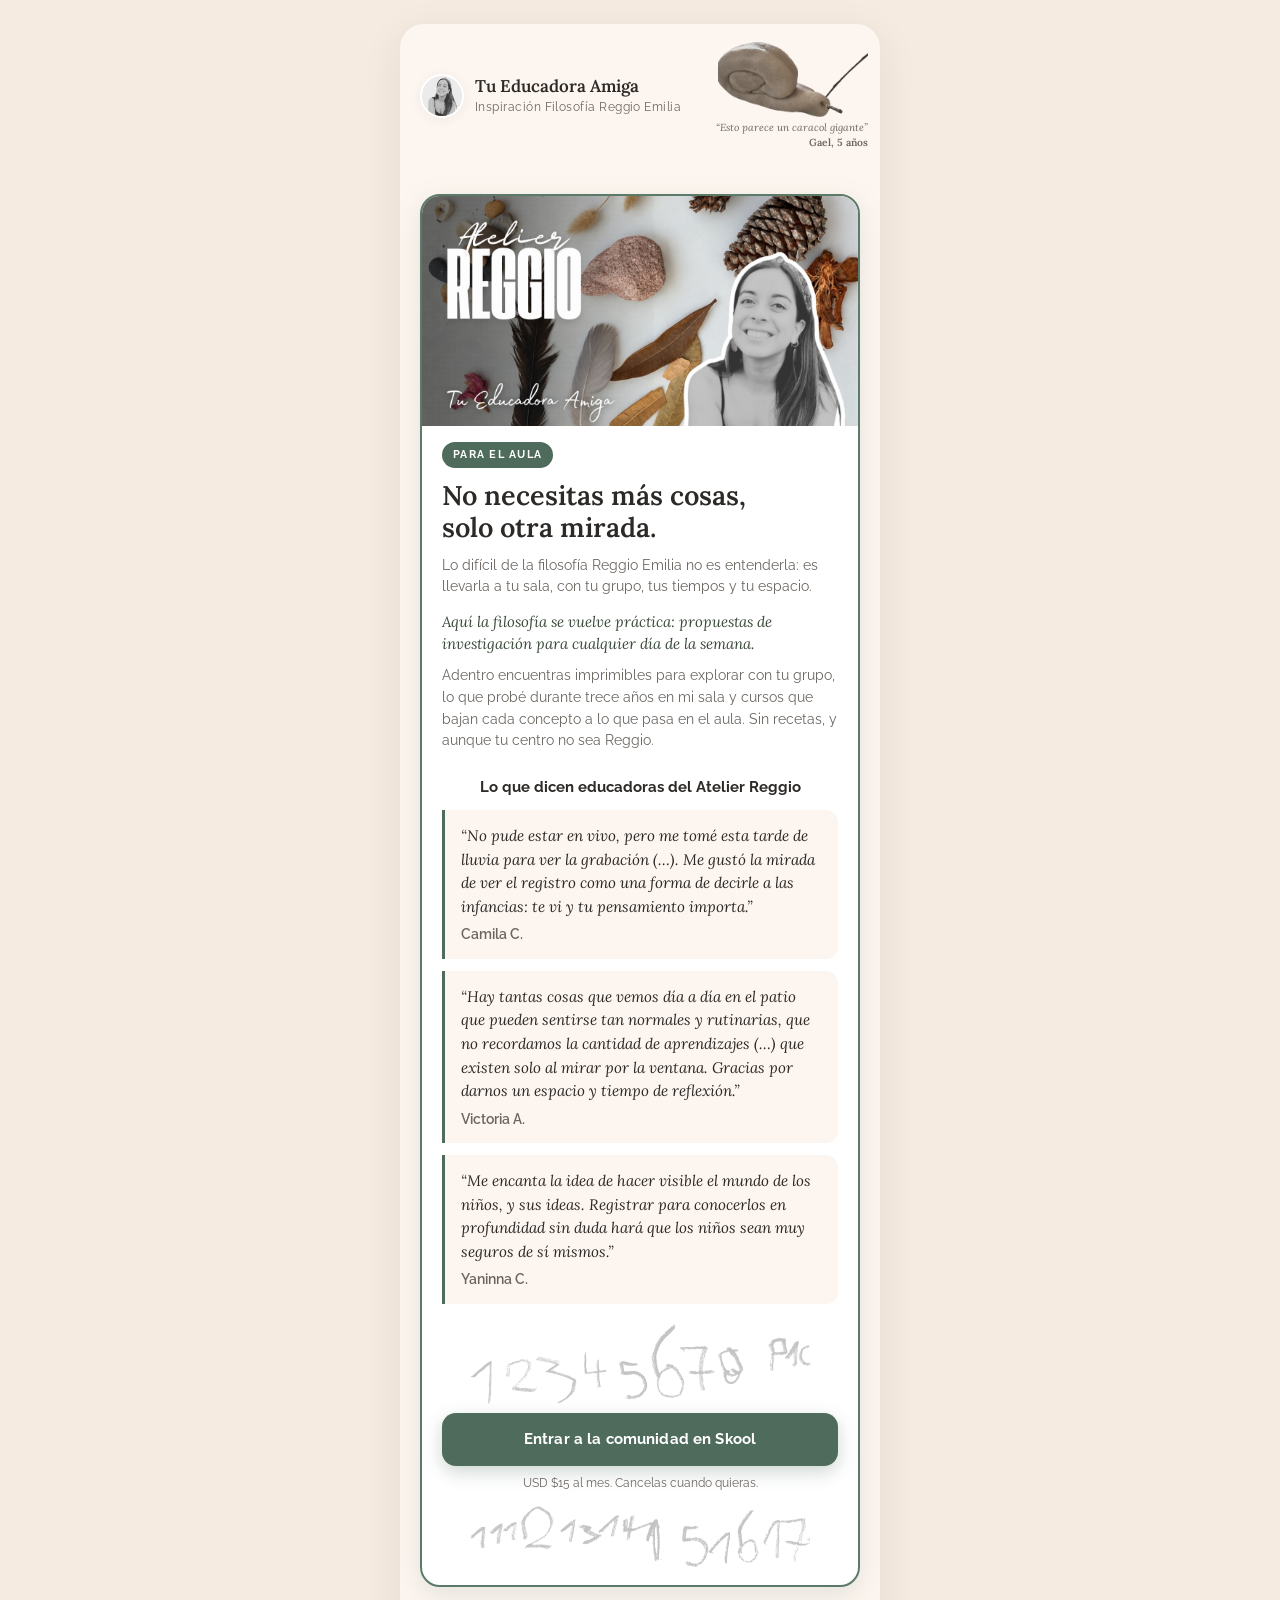
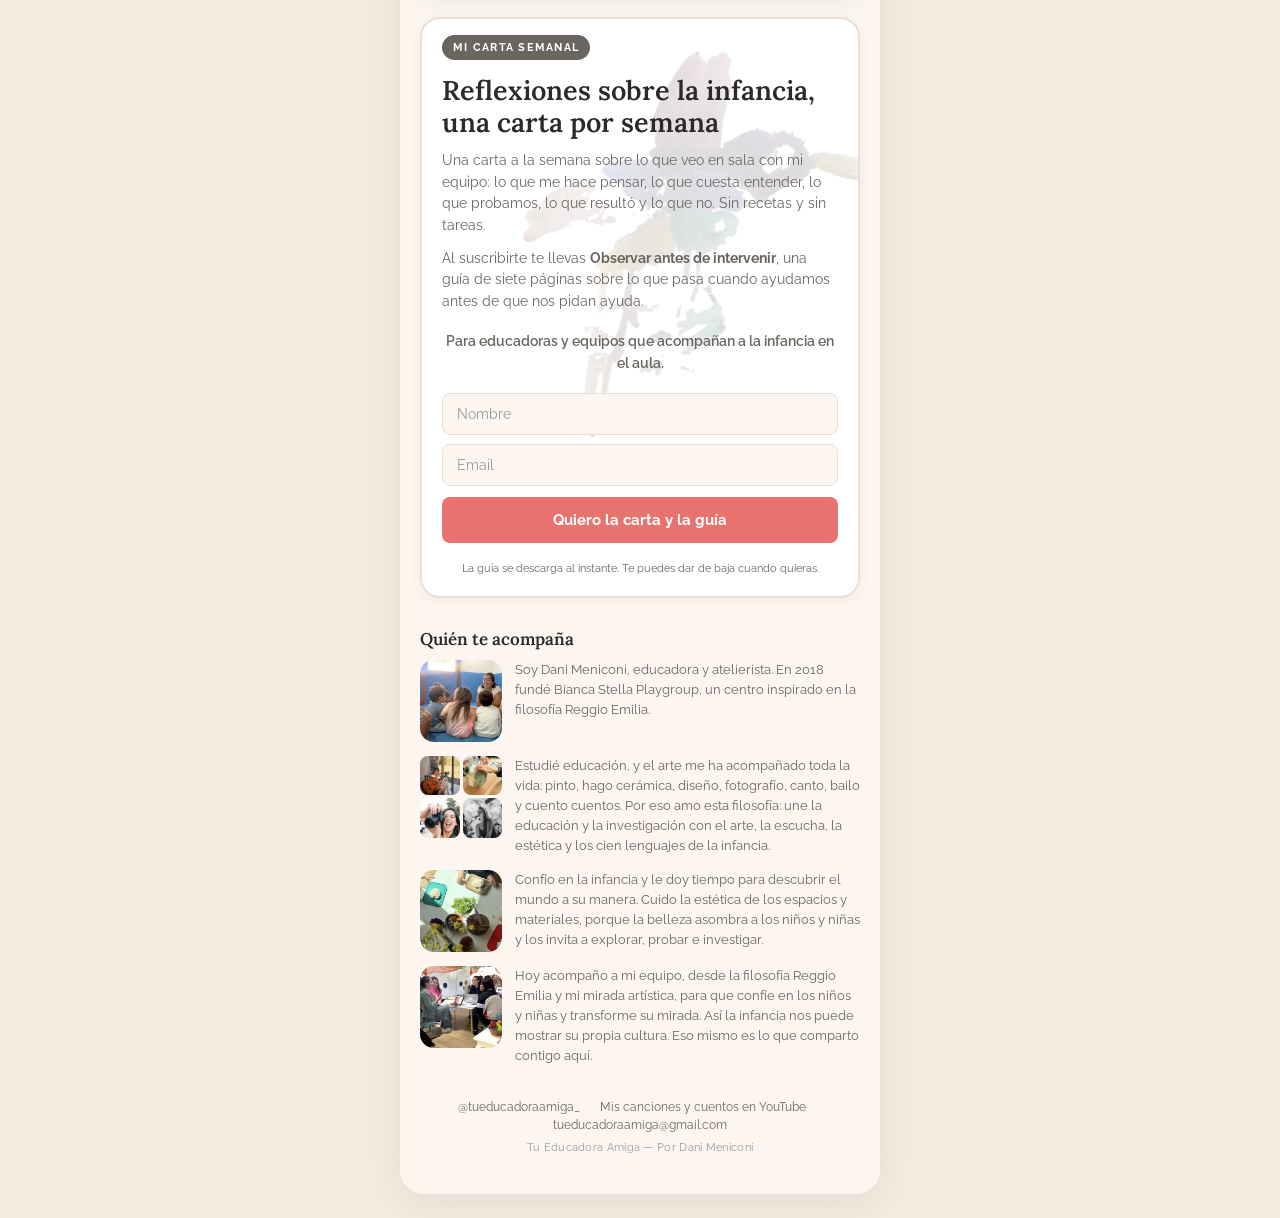
==== commit e39aa902: "Sacar masterclass del 5 nov (ya terminó); bloque guardado en _pausado Co-Authored-By: Claude Opus 5." ====
--- a/index.html
+++ b/index.html
@@ -43,74 +43,6 @@
          (no se comenta aqui porque tiene comentarios adentro y se rompe).
          Para volver: pegarlo aqui y devolver su boton al menu. -->
 
-
-    <!-- ============ MASTERCLASS AGOTADA ============ -->
-    <!-- Sin formulario a proposito: no quedan cupos. El CTA baja a la carta,
-         que es donde se entera primero de la proxima. -->
-    
-    <!-- ============ MASTERCLASS 5 NOV (pagada, en vivo) ============ -->
-    <section class="lmh lmh--mc5" id="masterclass5">
-      <span class="chip">Masterclass del 5 de noviembre</span>
-
-      <h2 class="hero-titulo">Documentar el proceso<br>y el pensamiento</h2>
-
-      <figure class="mc5-doc">
-        <img src="img/mc5_documentacion.jpg" alt="Una botella y una pieza de madera con sus sombras sobre la mesa, con la frase de una niña: Mira esa sombra de la botella, me recordó a esto">
-      </figure>
-
-      <p class="mc5-rapido"><strong>Jueves 5 · 18:00 hrs Chile · US$10</strong></p>
-      <a class="btn-cta mc5-btn-arriba" href="https://tueducadoraamiga.hotmart.host/masterclass-documentar-el-proceso-y-el-pensamiento?utm_source=web&amp;utm_medium=home_arriba&amp;utm_campaign=mc5nov" target="_blank" rel="noopener">
-        Quiero transformar mi mirada
-      </a>
-
-      <p class="hero-bajada">
-        Registrar es captar el pensamiento del niño/a. Documentar es elegir qué hacer
-        visible del proceso vivido, para compartirlo con la infancia, con las familias,
-        con tu equipo y contigo, y seguir reflexionando.
-      </p>
-
-      <p class="hero-bajada">
-        Veremos ejemplos de documentación de mi viaje a Reggio Emilia y de mi
-        Playgroup: qué vale la pena registrar, cómo hacer visible el pensamiento de los
-        niños y niñas, qué formatos puedes utilizar y cuándo elegir cada uno. Ejemplos
-        reales, para ayudarte a transformar tu mirada.
-      </p>
-
-      <div class="mc5-para">
-        <p class="mc5-para-tit">Es para ti si…</p>
-        <ul>
-          <li>Ya registras, pero te cuesta dar el paso a documentar.</li>
-          <li>Quieres seguir practicando y profundizando en la documentación.</li>
-          <li>Quieres mostrar cómo piensan los niños y niñas, no solo lo que hicieron.</li>
-          <li>Te inspira la filosofía Reggio Emilia, trabajes o no en un centro Reggio.</li>
-        </ul>
-        <p class="mc5-para-tit mc5-para-tit--no">No es para ti si…</p>
-        <ul>
-          <li>No quieres equivocarte. Porque spoiler: esto es ensayo y error para seguir transformando la mirada.</li>
-        </ul>
-      </div>
-
-      <ul class="mc5-incluye">
-        <li>Masterclass en vivo, con espacio al final para las preguntas que queden</li>
-        <li>La grabación, para verla cuando quieras</li>
-        <li>Sorteo en directo de un año de membresía Estándar en Atelier Reggio</li>
-      </ul>
-
-      <p class="mc5-cuando">
-        <strong>Jueves 5 de noviembre · 18:00 hrs Chile</strong><br>
-        1 hora y media, en vivo por Zoom
-      </p>
-
-      <a class="btn-cta" href="https://tueducadoraamiga.hotmart.host/masterclass-documentar-el-proceso-y-el-pensamiento?utm_source=web&amp;utm_medium=home&amp;utm_campaign=mc5nov" target="_blank" rel="noopener">
-        Quiero inscribirme
-      </a>
-      <p class="btn-fine btn-fine--precio">US$10. Queda grabada y te la llevas.</p>
-      <p class="mc5-confianza">Trece años en sala, nueve capacitando equipos y una comunidad de más de 10 mil educadoras y familias.</p>
-
-      <p class="mc5-husos">
-        Colombia, Perú y Ecuador 16:00 · México y Costa Rica 15:00 · España y Francia 22:00
-      </p>
-    </section>
 
     <!-- ============ 2. LA COMUNIDAD DE AULA ============ -->
     <section class="hero hero--school" id="comunidad">
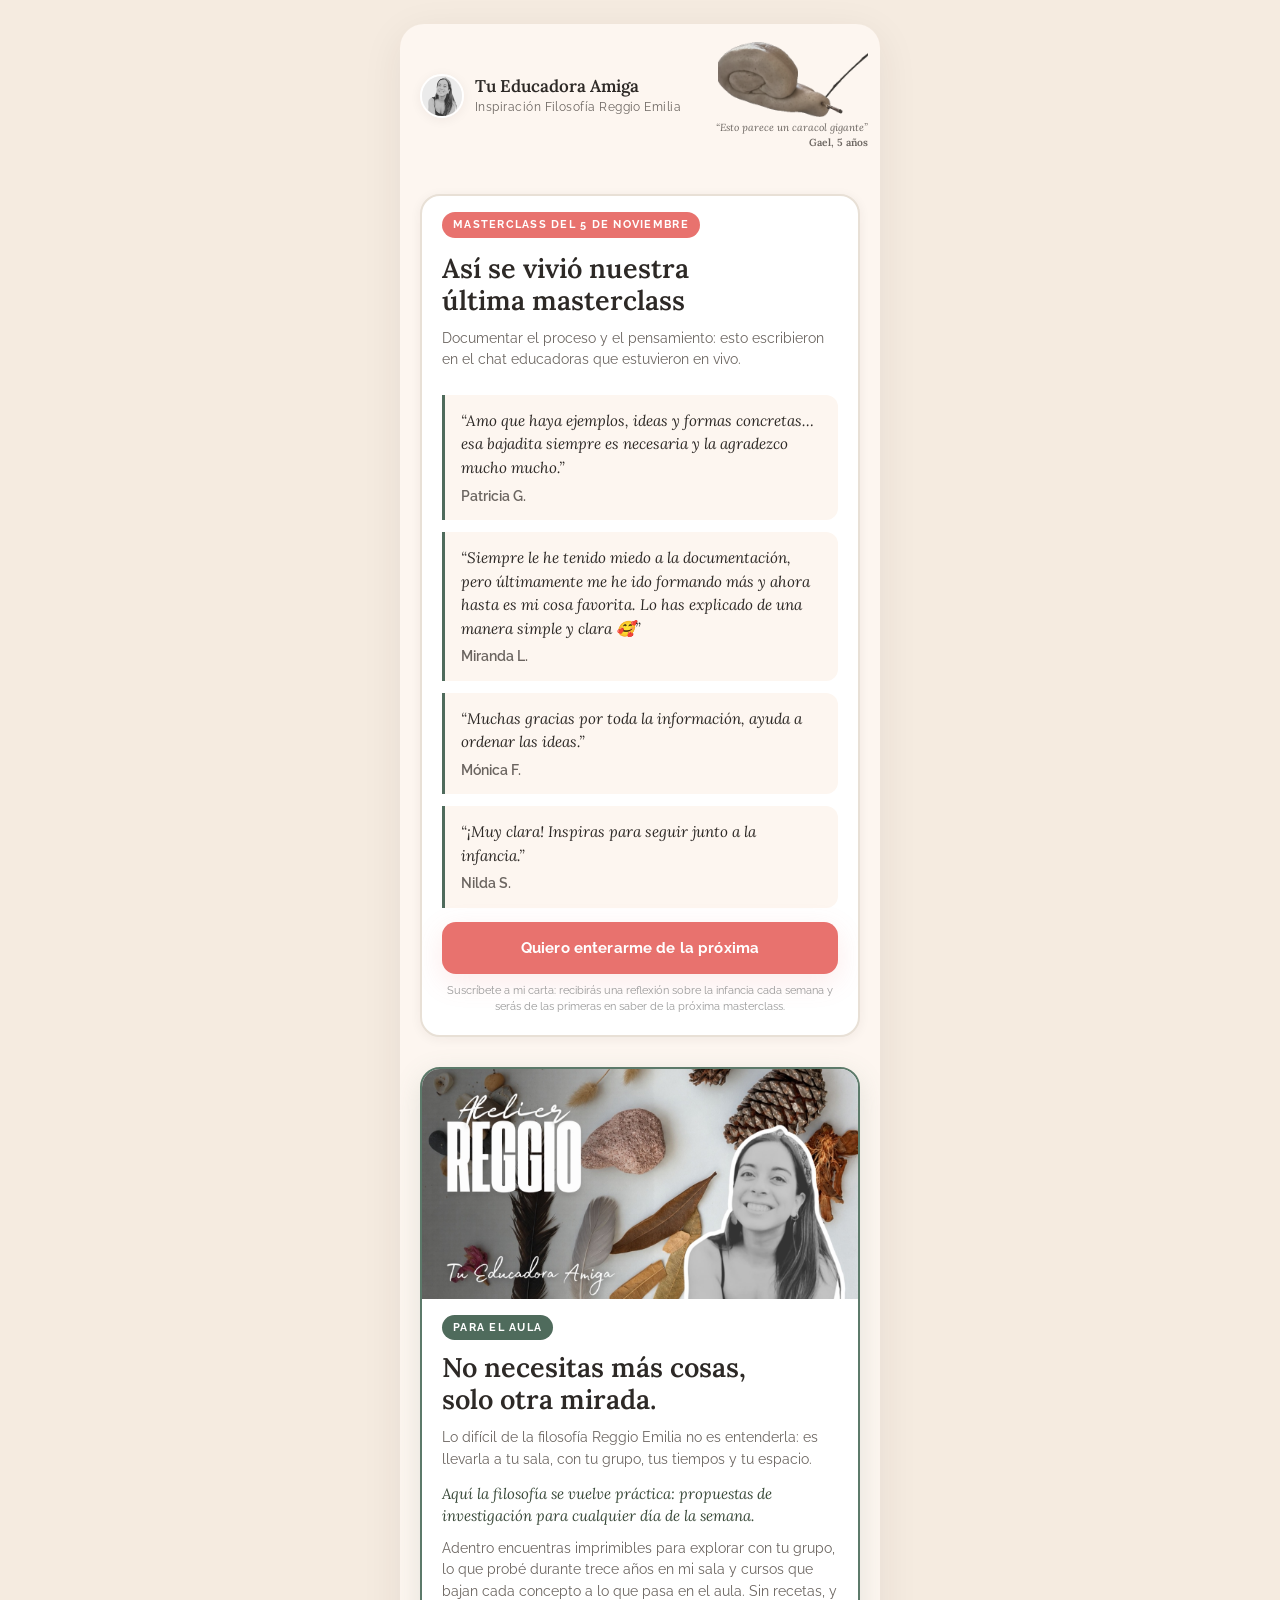
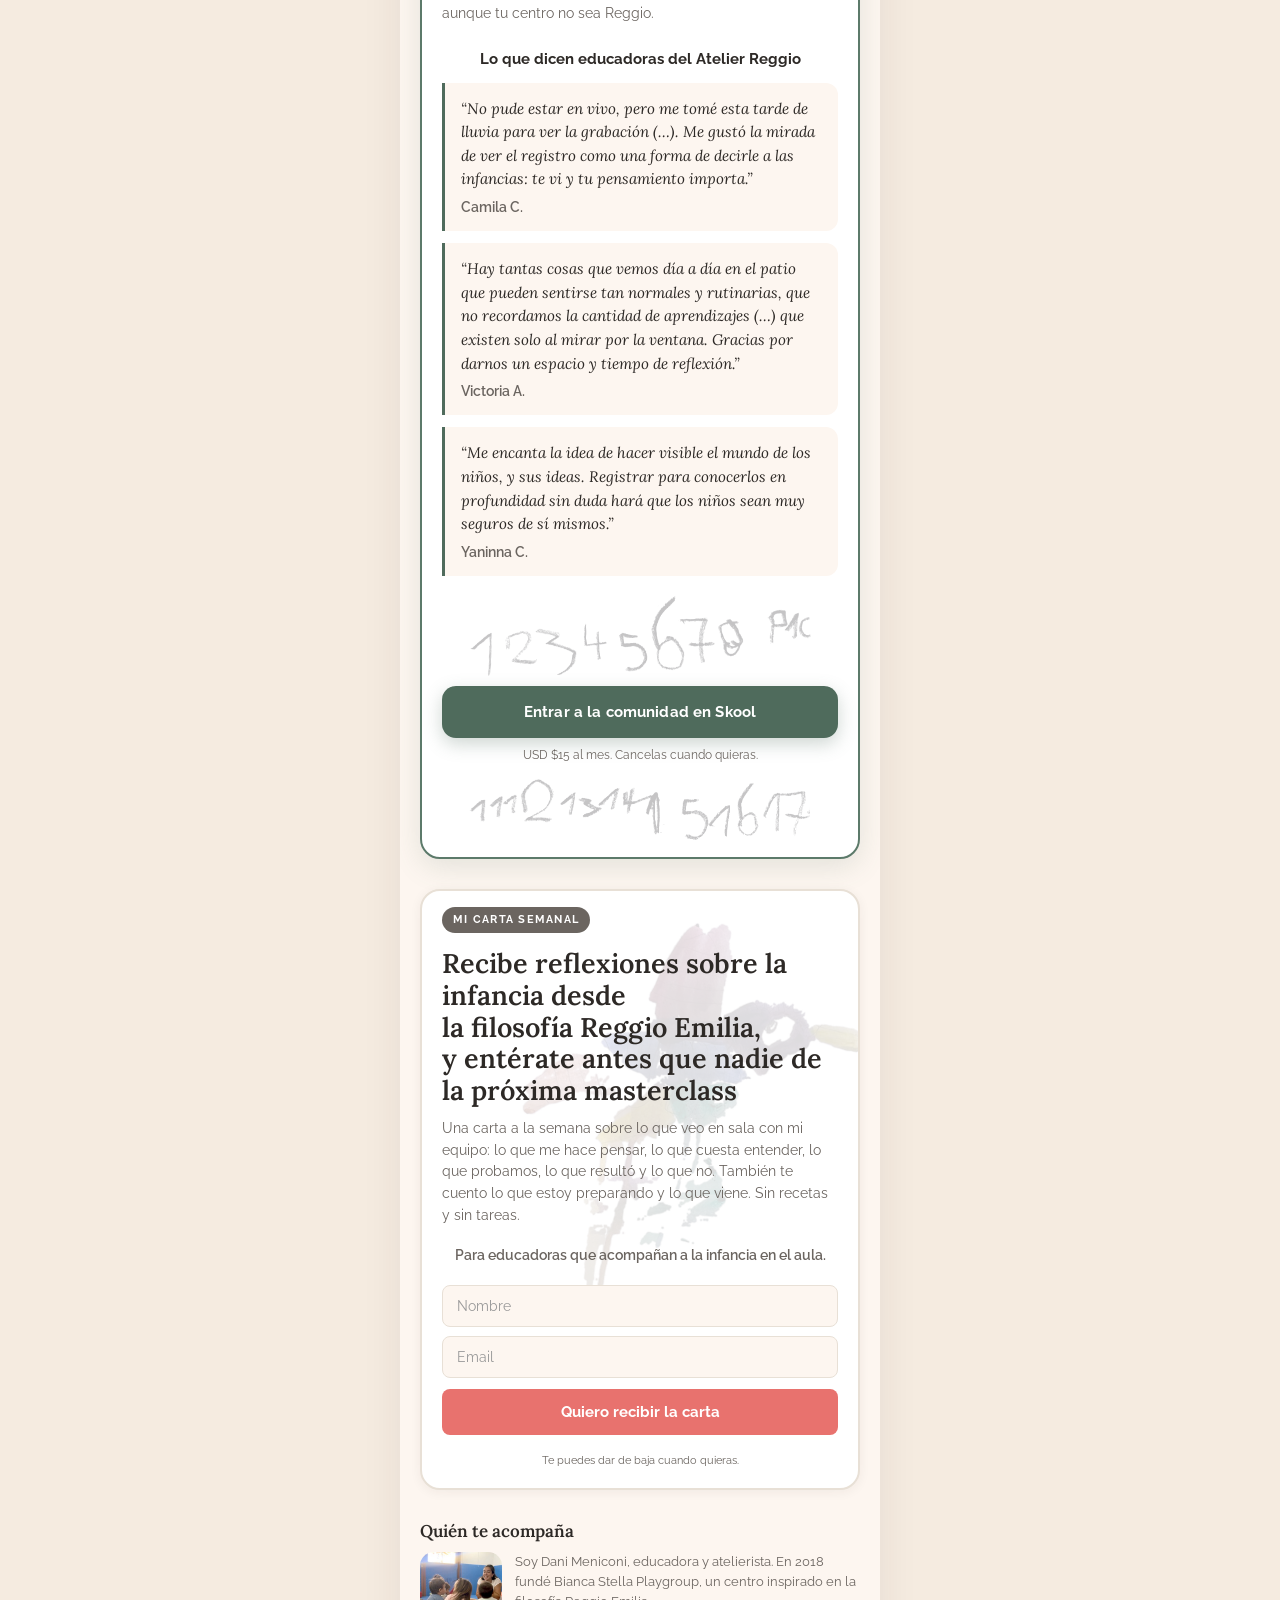
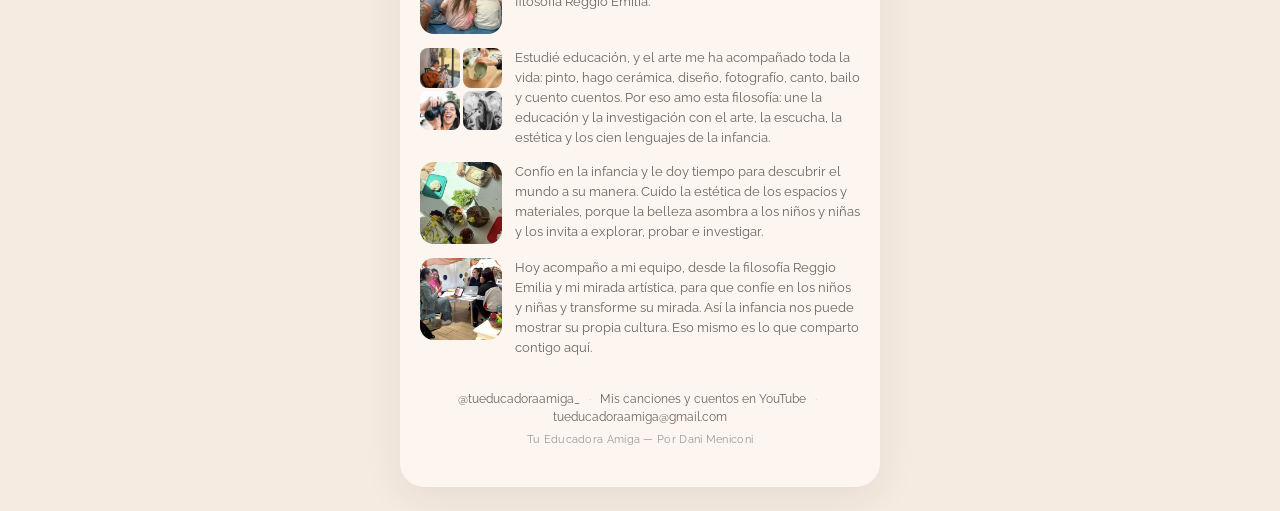
==== commit 77835855: "Testimonios de la masterclass del 5 nov y carta sin guía (para educadoras, anuncia próximas mastercl" ====
--- a/index.html
+++ b/index.html
@@ -4,9 +4,9 @@
   <meta charset="UTF-8">
   <meta name="viewport" content="width=device-width, initial-scale=1.0">
   <title>Tu Educadora Amiga — Acompañar la infancia en el aula</title>
-  <meta name="description" content="Una carta por semana sobre la infancia, y la guía Observar antes de intervenir. Dani Meniconi, inspirada en la filosofía Reggio Emilia.">
+  <meta name="description" content="Una carta por semana sobre la infancia y las próximas masterclasses. Dani Meniconi, inspirada en la filosofía Reggio Emilia.">
   <meta property="og:title" content="Tu Educadora Amiga — Acompañar la infancia en el aula">
-  <meta property="og:description" content="Una carta por semana sobre la infancia, y la guía Observar antes de intervenir. Dani Meniconi, inspirada en la filosofía Reggio Emilia.">
+  <meta property="og:description" content="Una carta por semana sobre la infancia y las próximas masterclasses. Dani Meniconi, inspirada en la filosofía Reggio Emilia.">
   <meta property="og:type" content="website">
   <meta property="og:url" content="https://tueducadoraamiga.com">
   <meta property="og:image" content="https://tueducadoraamiga.com/img/cover_no_intervenir.jpg">
@@ -43,6 +43,38 @@
          (no se comenta aqui porque tiene comentarios adentro y se rompe).
          Para volver: pegarlo aqui y devolver su boton al menu. -->
 
+    <!-- ============ ASI SE VIVIO LA ULTIMA MASTERCLASS (5 nov 2026) ============ -->
+    <!-- Comentarios del chat del Zoom. Cuando haya proxima masterclass,
+         estos testimonios pueden pasar a ese bloque. -->
+    <section class="lmh lmh--mc5" id="ultima-masterclass">
+      <span class="chip">Masterclass del 5 de noviembre</span>
+      <h2 class="hero-titulo">Así se vivió nuestra<br>última masterclass</h2>
+      <p class="hero-bajada">
+        Documentar el proceso y el pensamiento: esto escribieron en el chat
+        educadoras que estuvieron en vivo.
+      </p>
+      <div class="testimonios">
+        <blockquote>
+          <p>“Amo que haya ejemplos, ideas y formas concretas… esa bajadita siempre es necesaria y la agradezco mucho mucho.”</p>
+          <cite>Patricia G.</cite>
+        </blockquote>
+        <blockquote>
+          <p>“Siempre le he tenido miedo a la documentación, pero últimamente me he ido formando más y ahora hasta es mi cosa favorita. Lo has explicado de una manera simple y clara 🥰”</p>
+          <cite>Miranda L.</cite>
+        </blockquote>
+        <blockquote>
+          <p>“Muchas gracias por toda la información, ayuda a ordenar las ideas.”</p>
+          <cite>Mónica F.</cite>
+        </blockquote>
+        <blockquote>
+          <p>“¡Muy clara! Inspiras para seguir junto a la infancia.”</p>
+          <cite>Nilda S.</cite>
+        </blockquote>
+      </div>
+      <a class="btn-cta" href="#carta">Quiero enterarme de la próxima</a>
+      <p class="btn-fine">Suscríbete a mi carta: recibirás una reflexión sobre la infancia cada semana y serás de las primeras en saber de la próxima masterclass.</p>
+    </section>
+
 
     <!-- ============ 2. LA COMUNIDAD DE AULA ============ -->
     <section class="hero hero--school" id="comunidad">
@@ -94,36 +126,31 @@
 
     <!-- ============ LA CARTA (permanente: no caduca con la masterclass) ============ -->
     <!-- Form "Solo AULA" 195811603740886553 -> grupo EN AULA, nada mas.
-         La guia se entrega aqui mismo, no por correo. -->
+         Guia "Observar antes de intervenir" retirada el 6 nov 2026 (el PDF sigue en /guias). -->
     <section class="lmh lmh--carta" id="carta">
       <img class="marca marca--pajaro" src="img/mc5_pajaro.png" alt="" aria-hidden="true" loading="lazy">
       <span class="chip">Mi carta semanal</span>
 
-      <h2 class="hero-titulo">Reflexiones sobre la infancia, una carta por semana</h2>
+      <h2 class="hero-titulo">Recibe reflexiones sobre la infancia desde la&nbsp;filosofía&nbsp;Reggio&nbsp;Emilia,<br>y entérate antes que nadie de la próxima masterclass</h2>
 
       <p class="hero-bajada">
         Una carta a la semana sobre lo que veo en sala con mi equipo: lo que me hace pensar, lo que
-        cuesta entender, lo que probamos, lo que resultó y lo que no. Sin recetas y sin tareas.
-      </p>
-
-      <p class="hero-bajada">
-        Al suscribirte te llevas <strong>Observar antes de intervenir</strong>, una guía de
-        siete páginas sobre lo que pasa cuando ayudamos antes de que nos pidan ayuda.
+        cuesta entender, lo que probamos, lo que resultó y lo que no. También te cuento lo que
+        estoy preparando y lo que viene. Sin recetas y sin tareas.
       </p>
 
       <form class="lm-form" id="ctForm" novalidate>
-        <p class="lm-para-quien">Para educadoras y equipos que acompañan a la infancia en el aula.</p>
+        <p class="lm-para-quien">Para educadoras que acompañan a la infancia en el aula.</p>
         <input class="lm-input" type="text" id="ctName" name="name" placeholder="Nombre" autocomplete="given-name">
         <input class="lm-input" type="email" id="ctEmail" name="email" placeholder="Email" autocomplete="email" required>
-        <button type="submit" class="lm-submit" id="ctBtn">Quiero la carta y la guía</button>
+        <button type="submit" class="lm-submit" id="ctBtn">Quiero recibir la carta</button>
         <p class="lm-error" id="ctError" hidden>Escribe tu nombre y un email válido.</p>
-        <p class="lm-fine">La guía se descarga al instante. Te puedes dar de baja cuando quieras.</p>
+        <p class="lm-fine">Te puedes dar de baja cuando quieras.</p>
       </form>
 
       <div class="lm-success" id="ctSuccess" hidden>
         <h4>¡Listo!</h4>
-        <p>Aquí está tu guía. Y nos leemos la próxima semana.</p>
-        <a class="lm-submit lm-descarga" href="/guias/no-intervenir/No-Intervenir-Tambien-Es-Acompanar-Tu-Educadora-Amiga.pdf" download>Descargar la guía</a>
+        <p>Ya estás dentro. Nos leemos la próxima semana.</p>
       </div>
     </section>
 
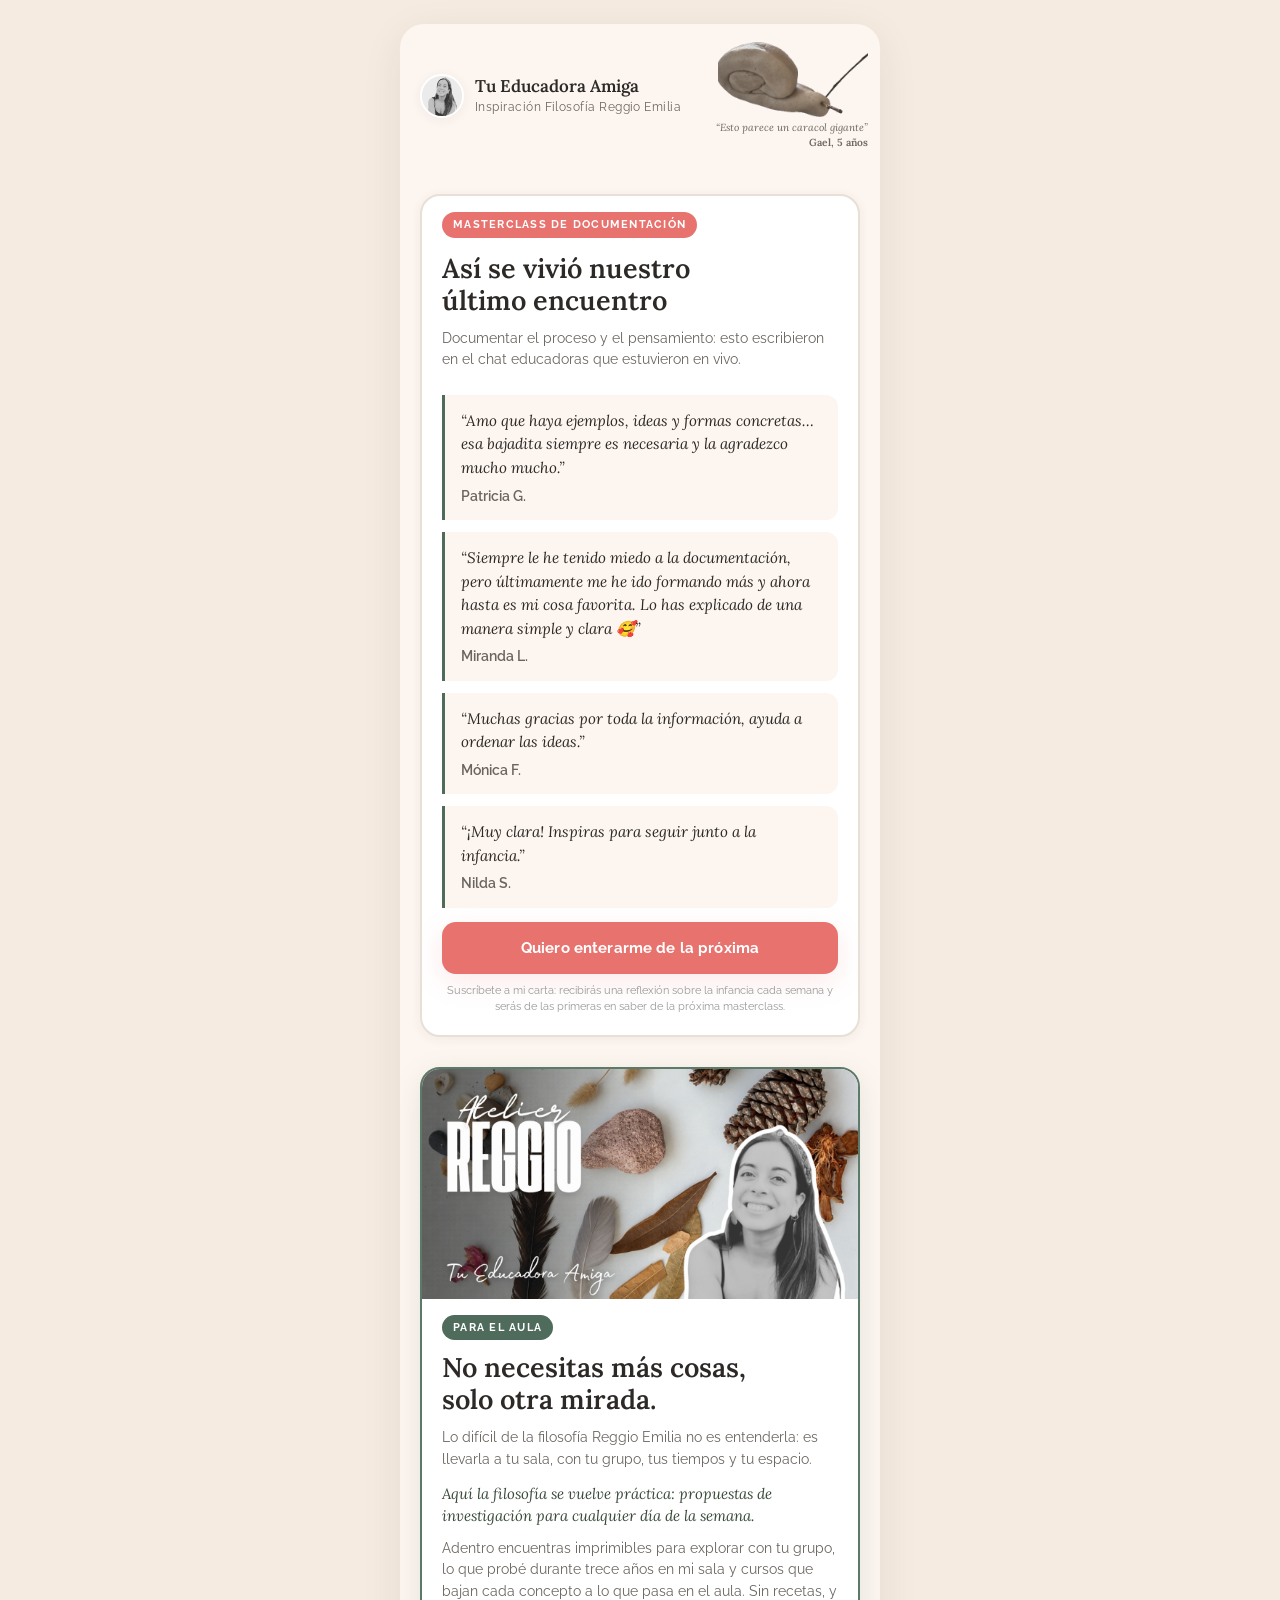
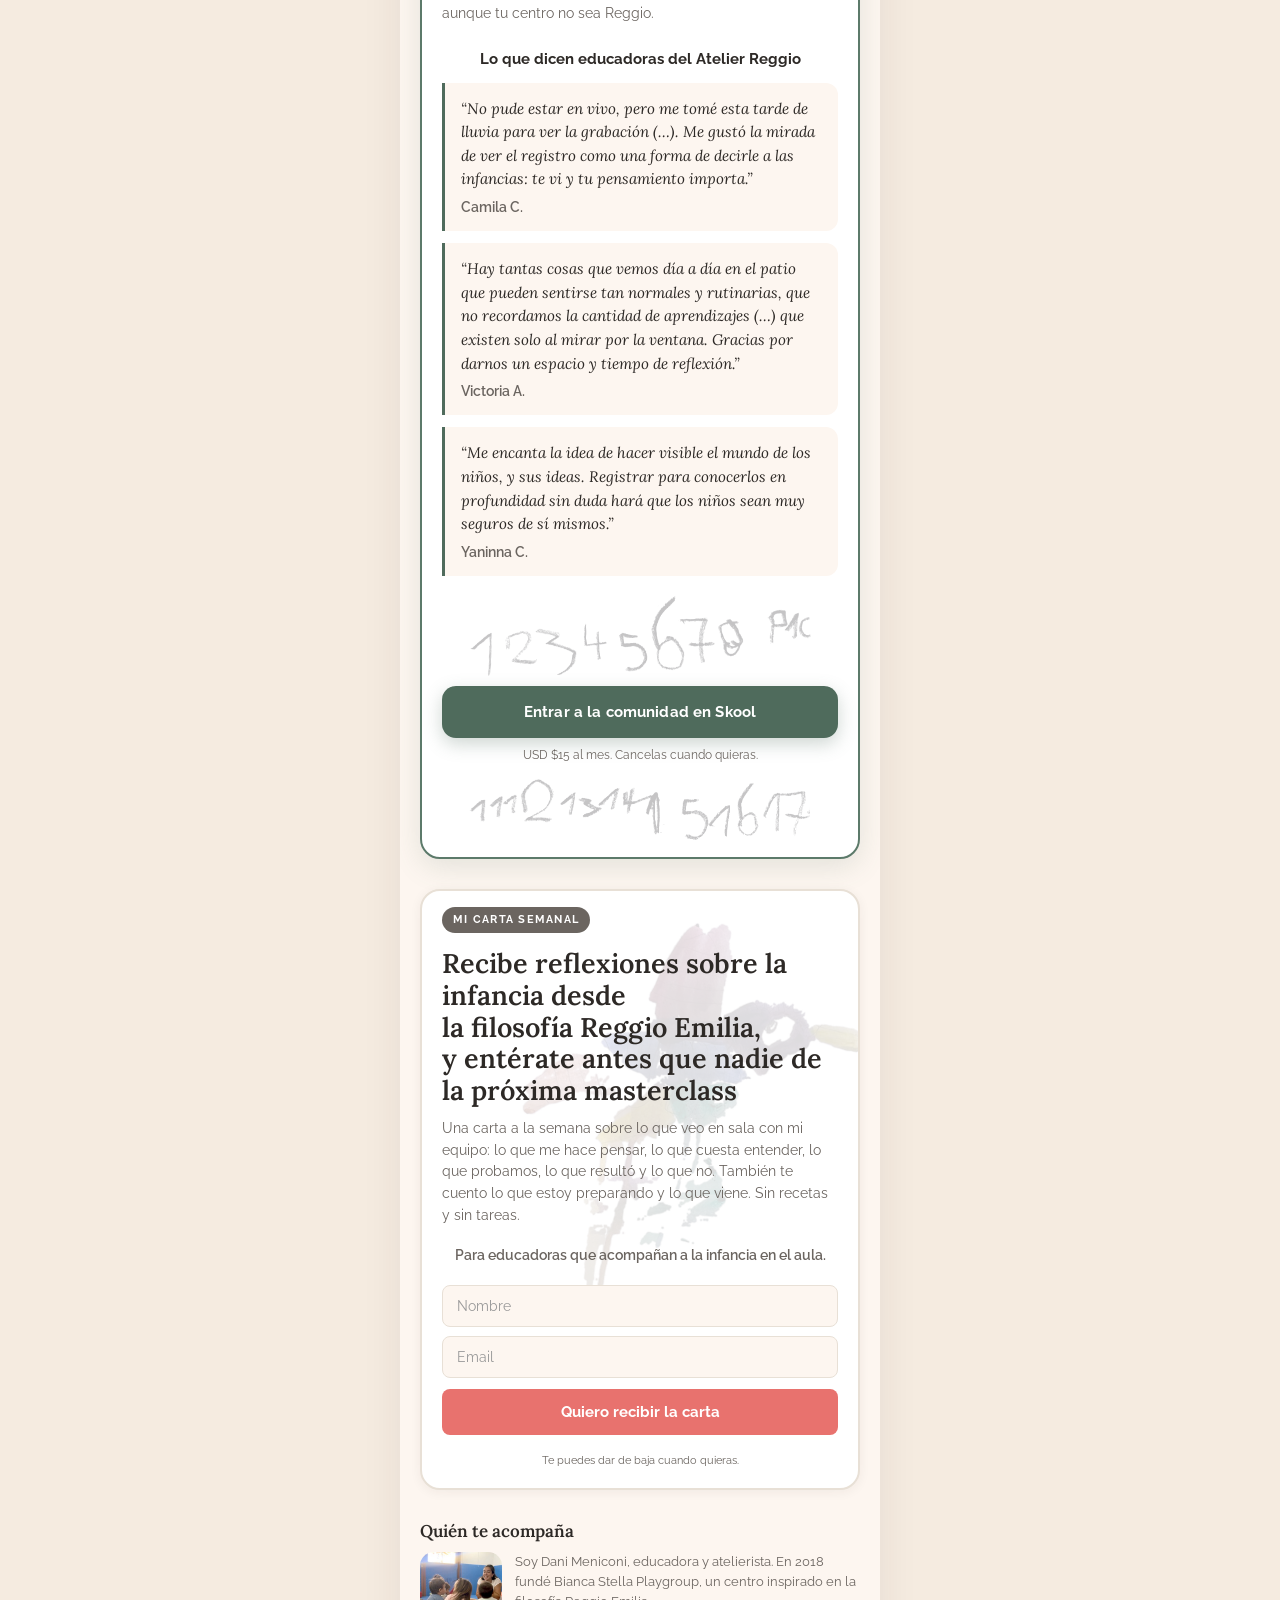
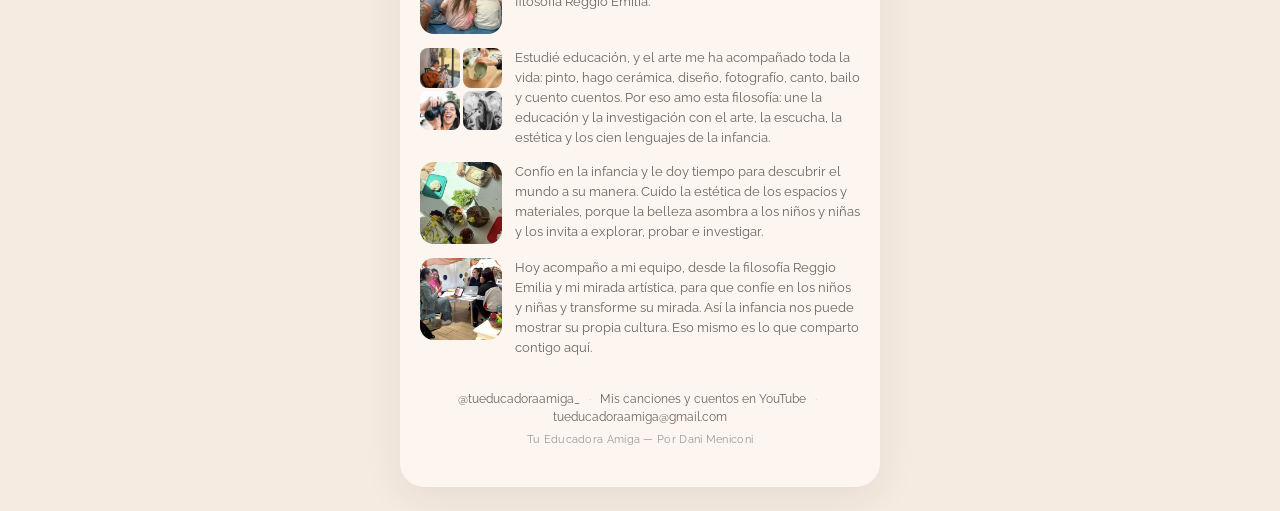
==== commit 51f2ad1d: "Testimonios: "Masterclass de documentación" y "Así se vivió nuestro último encuentro" Co-Authored-By" ====
--- a/index.html
+++ b/index.html
@@ -47,8 +47,8 @@
     <!-- Comentarios del chat del Zoom. Cuando haya proxima masterclass,
          estos testimonios pueden pasar a ese bloque. -->
     <section class="lmh lmh--mc5" id="ultima-masterclass">
-      <span class="chip">Masterclass del 5 de noviembre</span>
-      <h2 class="hero-titulo">Así se vivió nuestra<br>última masterclass</h2>
+      <span class="chip">Masterclass de documentación</span>
+      <h2 class="hero-titulo">Así se vivió nuestro<br>último encuentro</h2>
       <p class="hero-bajada">
         Documentar el proceso y el pensamiento: esto escribieron en el chat
         educadoras que estuvieron en vivo.
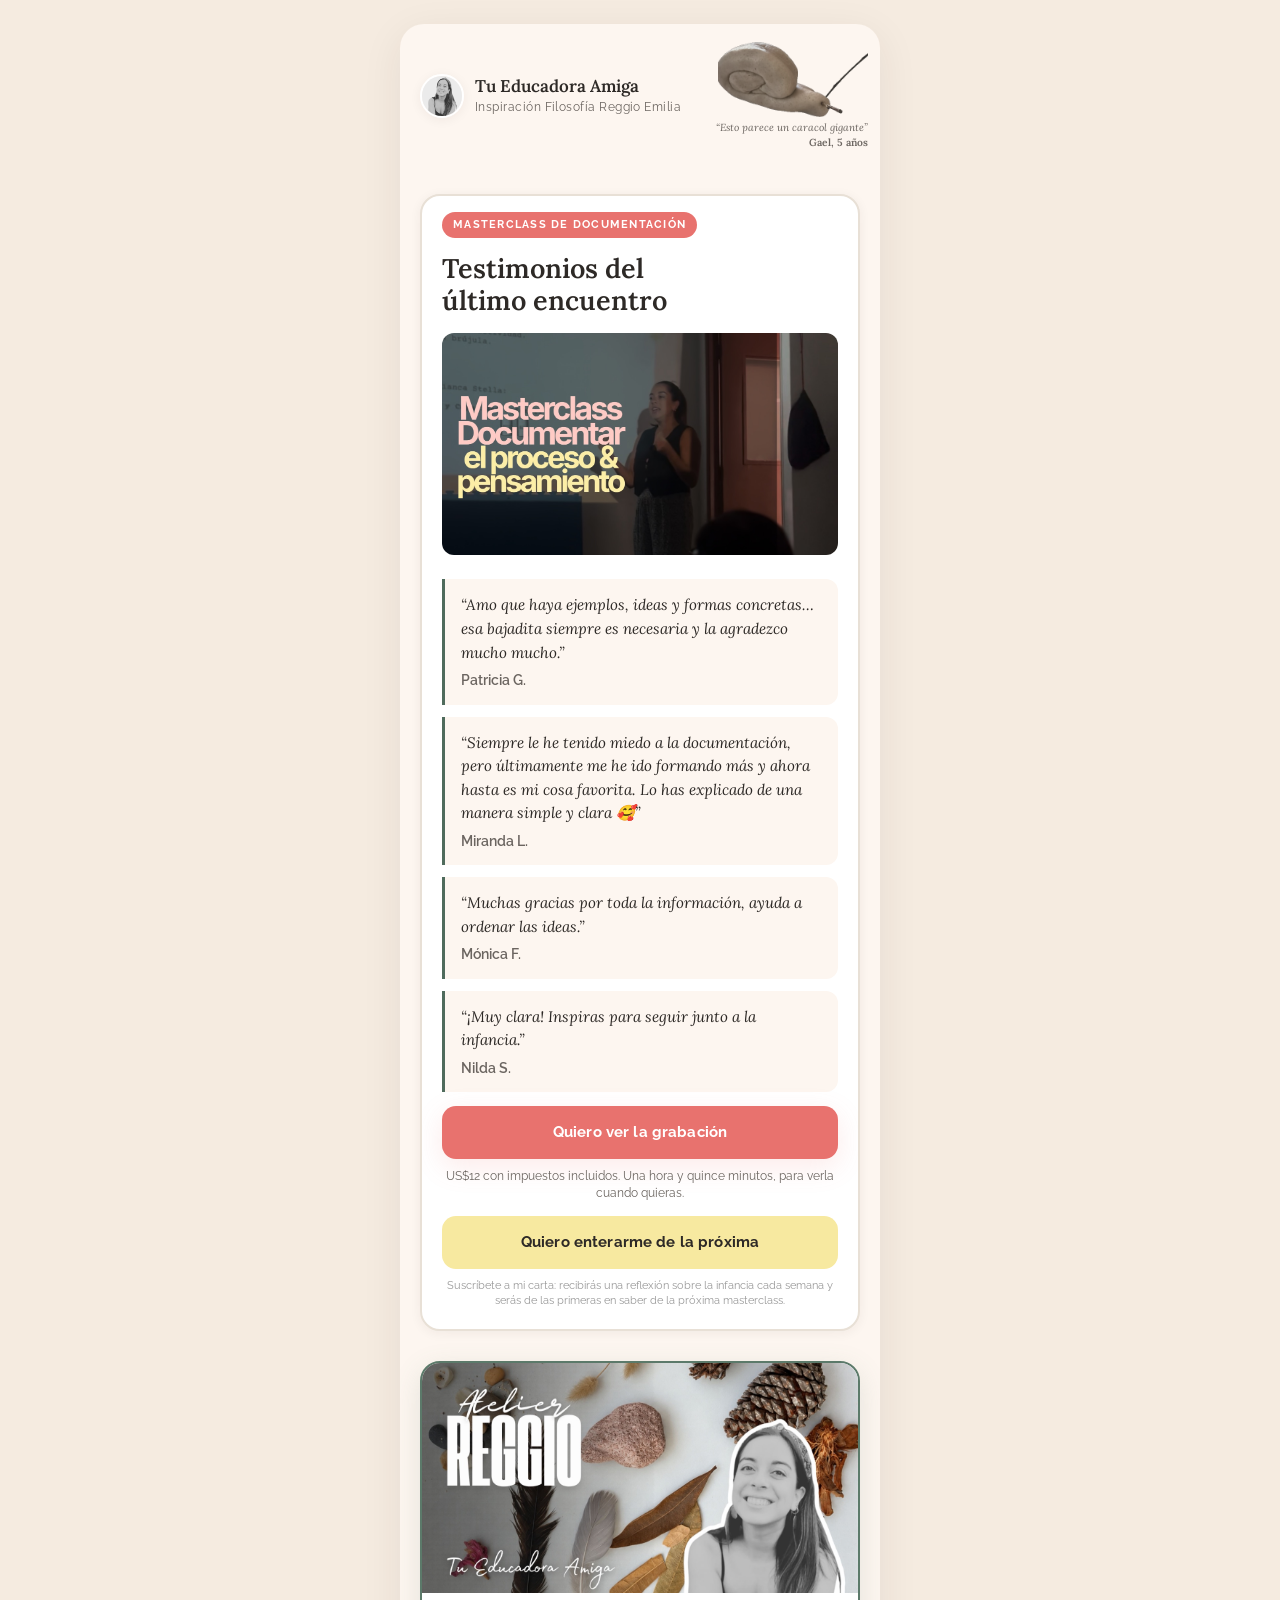
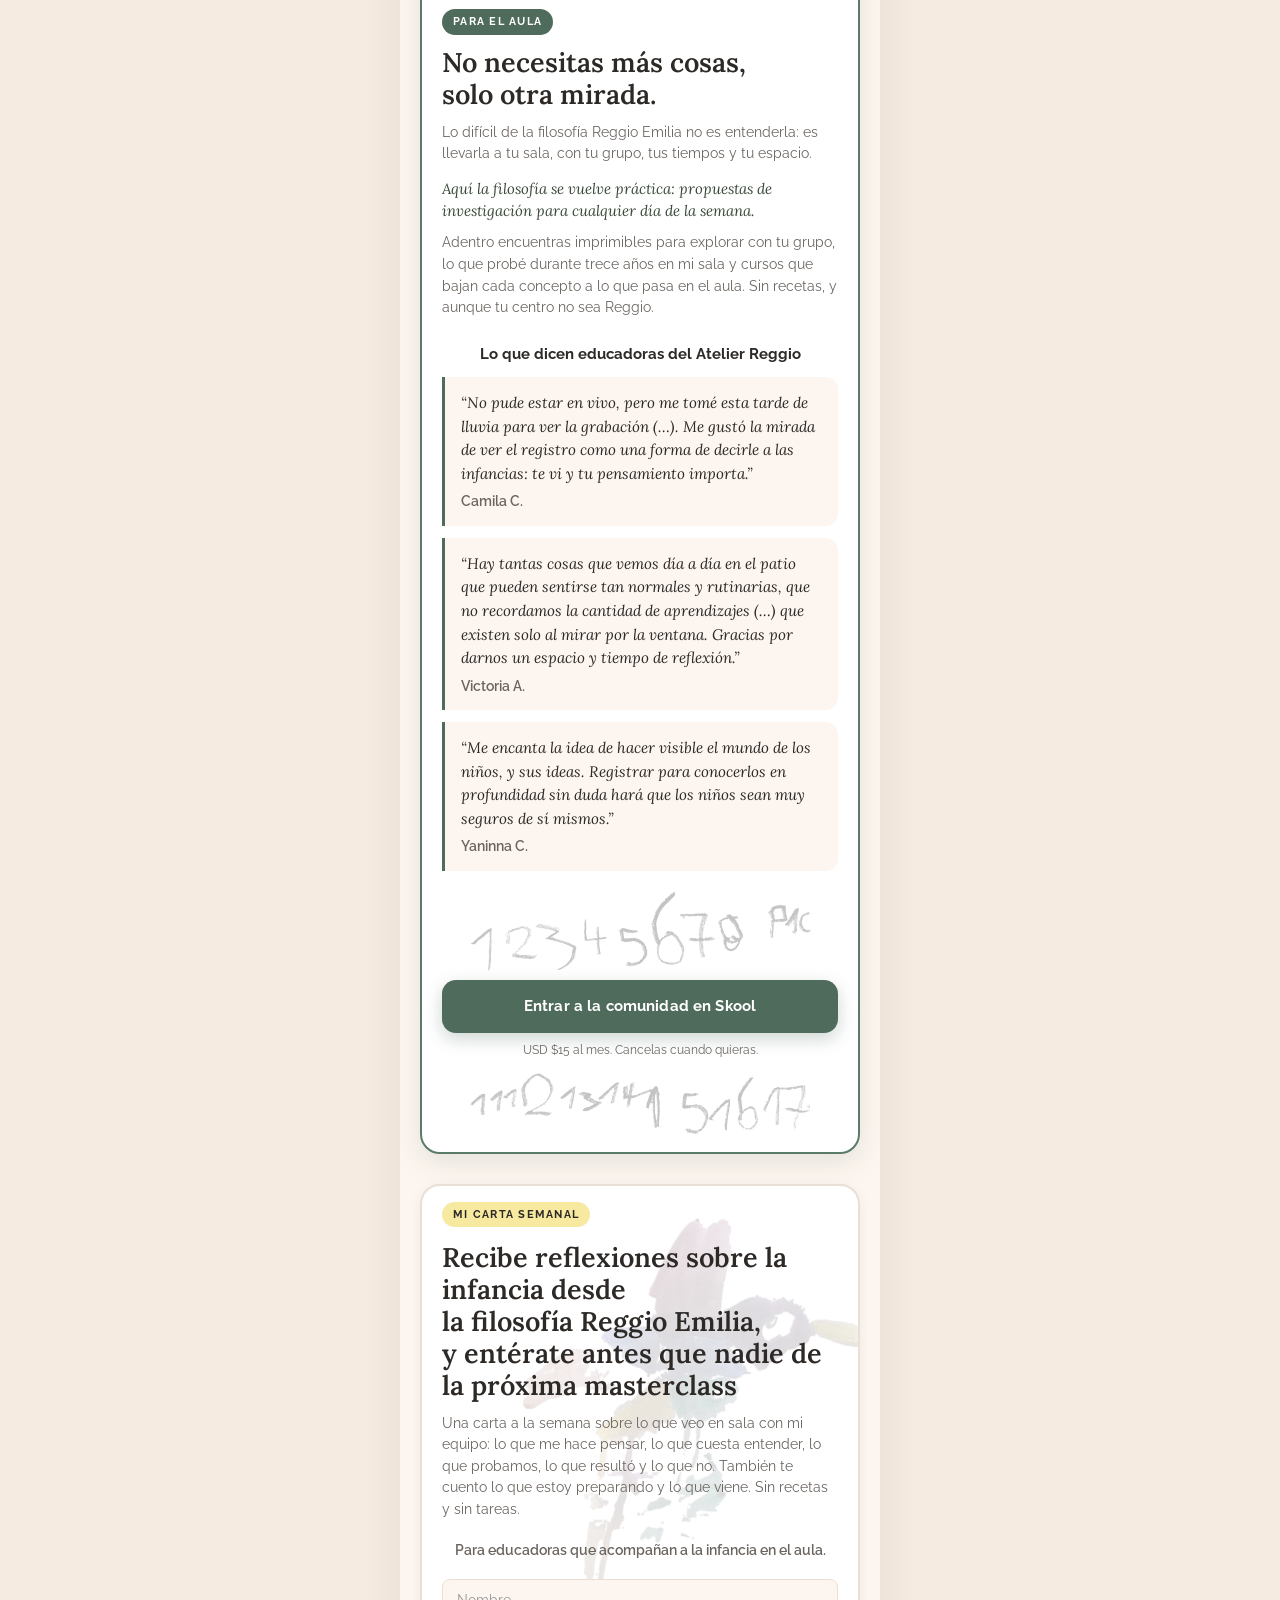
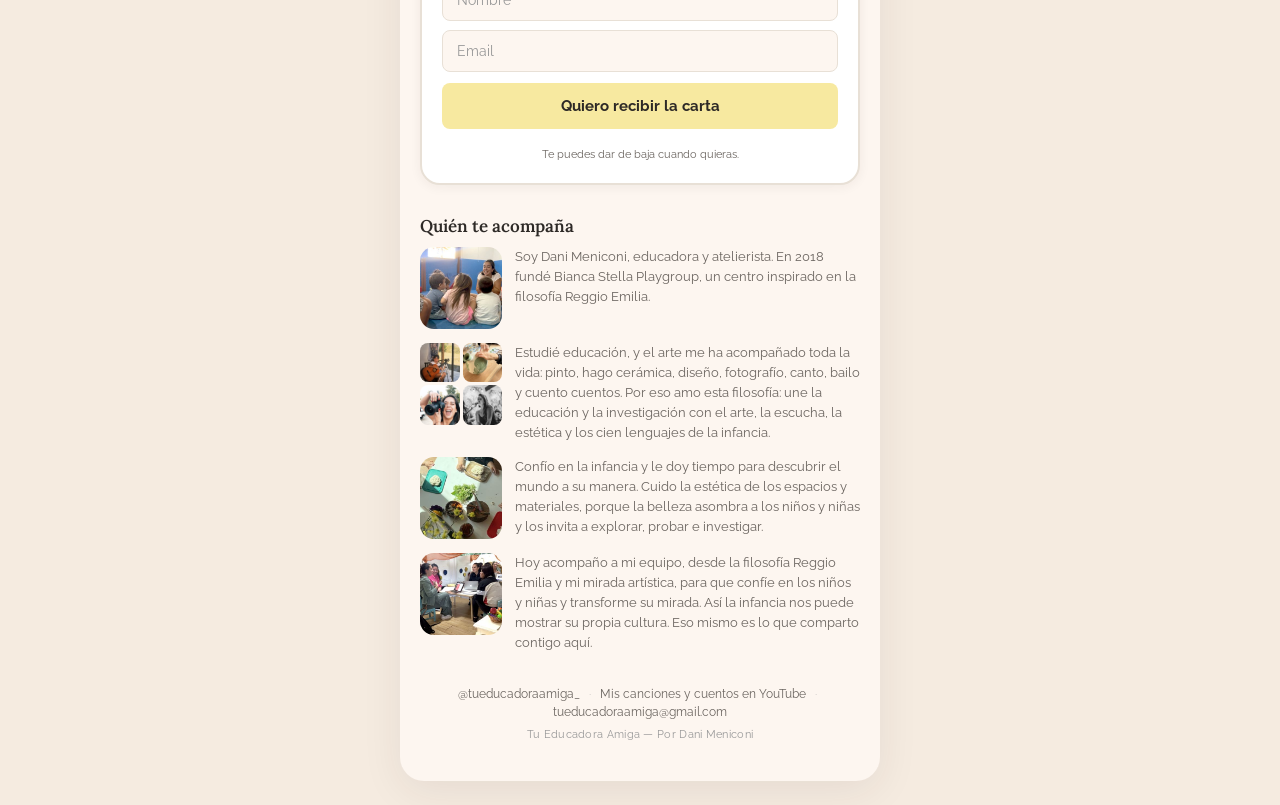
==== commit ddb7ab66: "Vender la grabación de la masterclass de documentación; carta en amarillo Co-Authored-By: Claude Opu" ====
--- a/index.html
+++ b/index.html
@@ -16,7 +16,7 @@
   <link rel="icon" href="/favicon.ico" sizes="any">
   <link rel="icon" type="image/png" sizes="32x32" href="/img/icon-32.png">
   <link rel="apple-touch-icon" href="/img/icon-180.png">
-  <link rel="stylesheet" href="css/styles.css">
+  <link rel="stylesheet" href="css/styles.css?v=20261106b">
 </head>
 <body>
 
@@ -48,11 +48,12 @@
          estos testimonios pueden pasar a ese bloque. -->
     <section class="lmh lmh--mc5" id="ultima-masterclass">
       <span class="chip">Masterclass de documentación</span>
-      <h2 class="hero-titulo">Así se vivió nuestro<br>último encuentro</h2>
-      <p class="hero-bajada">
-        Documentar el proceso y el pensamiento: esto escribieron en el chat
-        educadoras que estuvieron en vivo.
-      </p>
+      <h2 class="hero-titulo">Testimonios del<br>último encuentro</h2>
+      <figure class="mc5-doc">
+        <a href="https://go.hotmart.com/K108367374V?utm_source=web&amp;utm_medium=home_foto&amp;utm_campaign=grabacion_documentar" target="_blank" rel="noopener">
+          <img src="img/grabacion_documentar.jpg" alt="Masterclass Documentar el proceso y el pensamiento: Dani presentando frente a una proyección" loading="lazy">
+        </a>
+      </figure>
       <div class="testimonios">
         <blockquote>
           <p>“Amo que haya ejemplos, ideas y formas concretas… esa bajadita siempre es necesaria y la agradezco mucho mucho.”</p>
@@ -71,7 +72,10 @@
           <cite>Nilda S.</cite>
         </blockquote>
       </div>
-      <a class="btn-cta" href="#carta">Quiero enterarme de la próxima</a>
+      <a class="btn-cta" href="https://go.hotmart.com/K108367374V?utm_source=web&amp;utm_medium=home&amp;utm_campaign=grabacion_documentar" target="_blank" rel="noopener">Quiero ver la grabación</a>
+      <p class="btn-fine btn-fine--precio">US$12 con impuestos incluidos. Una hora y quince minutos, para verla cuando quieras.</p>
+
+      <a class="btn-cta btn-cta--carta" href="#carta">Quiero enterarme de la próxima</a>
       <p class="btn-fine">Suscríbete a mi carta: recibirás una reflexión sobre la infancia cada semana y serás de las primeras en saber de la próxima masterclass.</p>
     </section>
 
--- a/css/styles.css
+++ b/css/styles.css
@@ -1495,3 +1495,15 @@
 .dani-fila p { font-size: 12.5px; line-height: 1.6; color: var(--color-gray); margin: 0; }
 .dani-mosaico { width: 82px; flex-shrink: 0; display: grid; grid-template-columns: 1fr 1fr; gap: 3px; }
 .dani-mosaico img { width: 100%; aspect-ratio: 1; object-fit: cover; border-radius: 8px; display: block; }
+
+/* Carta: amarillo suave (el mismo de la portada de la masterclass) para el boton
+   "Quiero enterarme de la proxima" y el boton del formulario de la carta. */
+.btn-cta--carta,
+.lmh--carta .lm-submit {
+  background: #F7E9A0;
+  color: var(--color-dark);
+  box-shadow: none;
+}
+.btn-cta--carta:hover,
+.lmh--carta .lm-submit:hover { background: #F0DD80; }
+.lmh--carta .chip { background: #F7E9A0; color: var(--color-dark); }
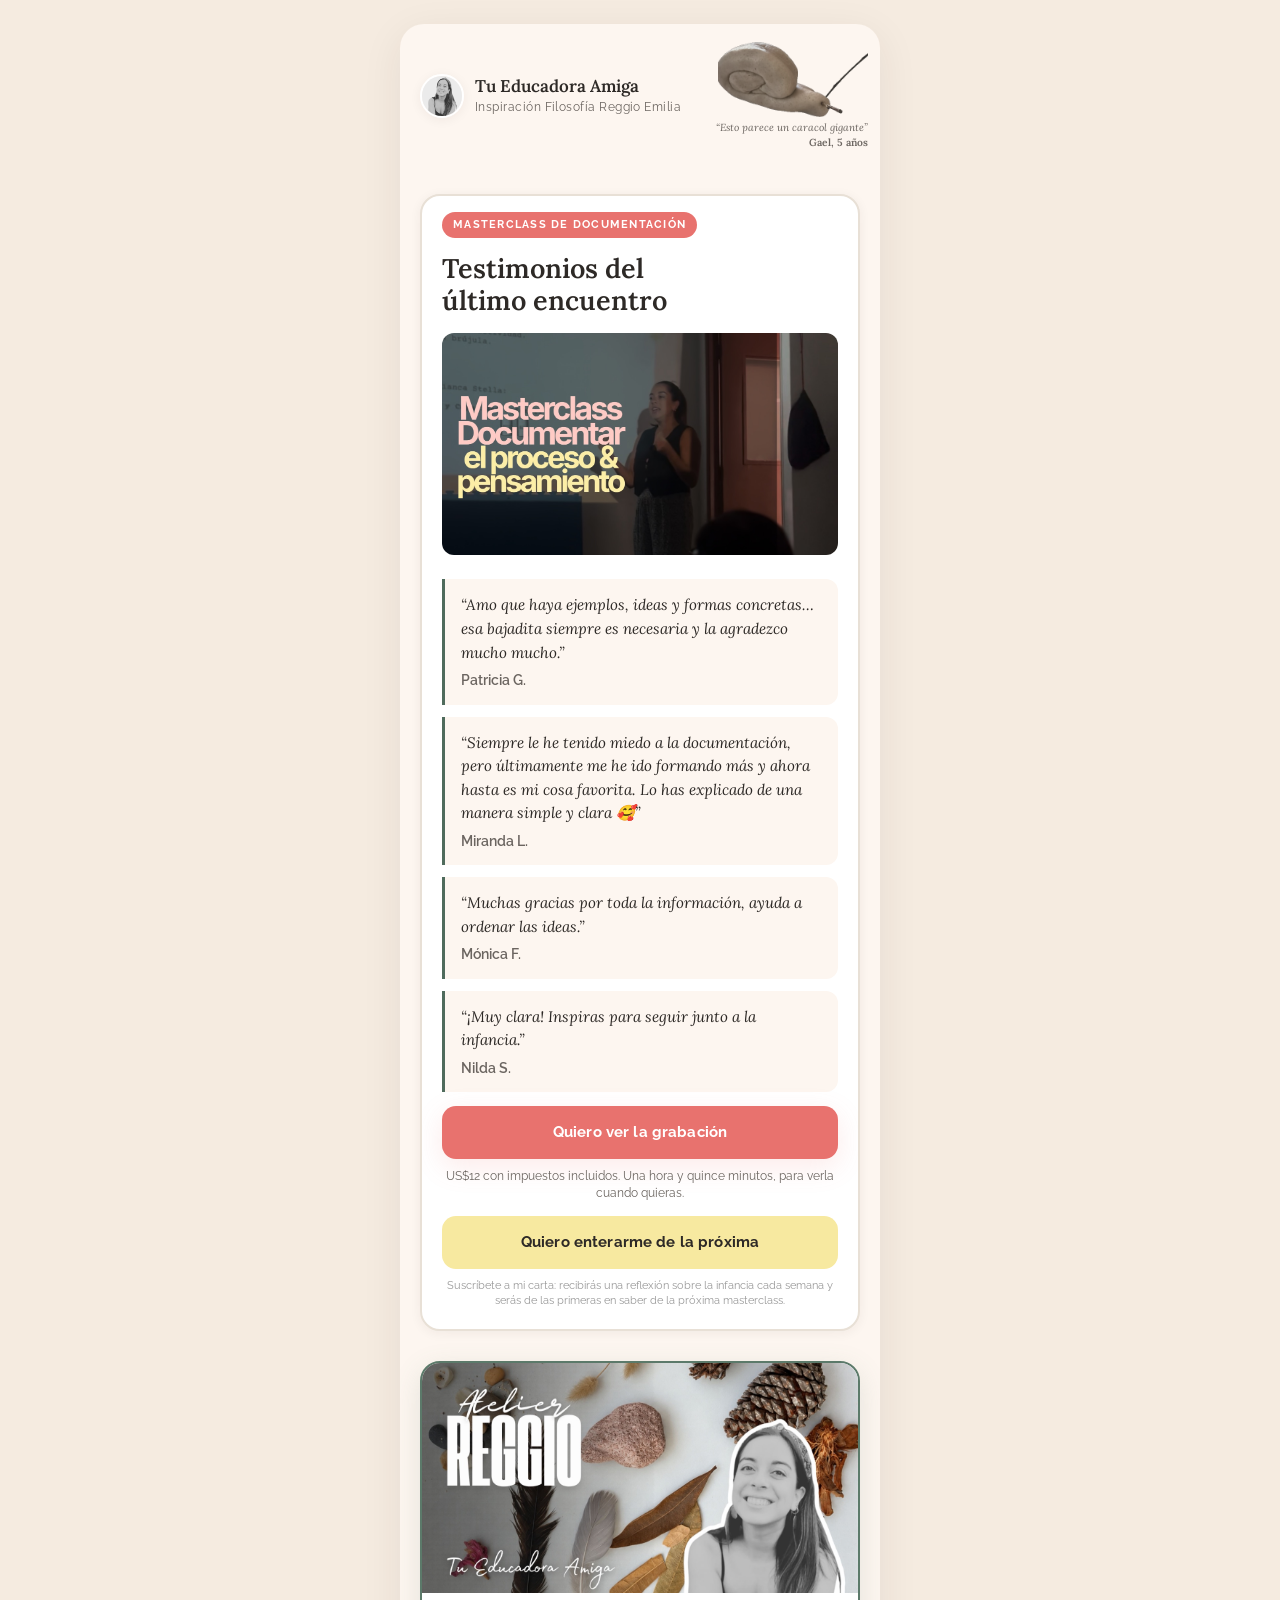
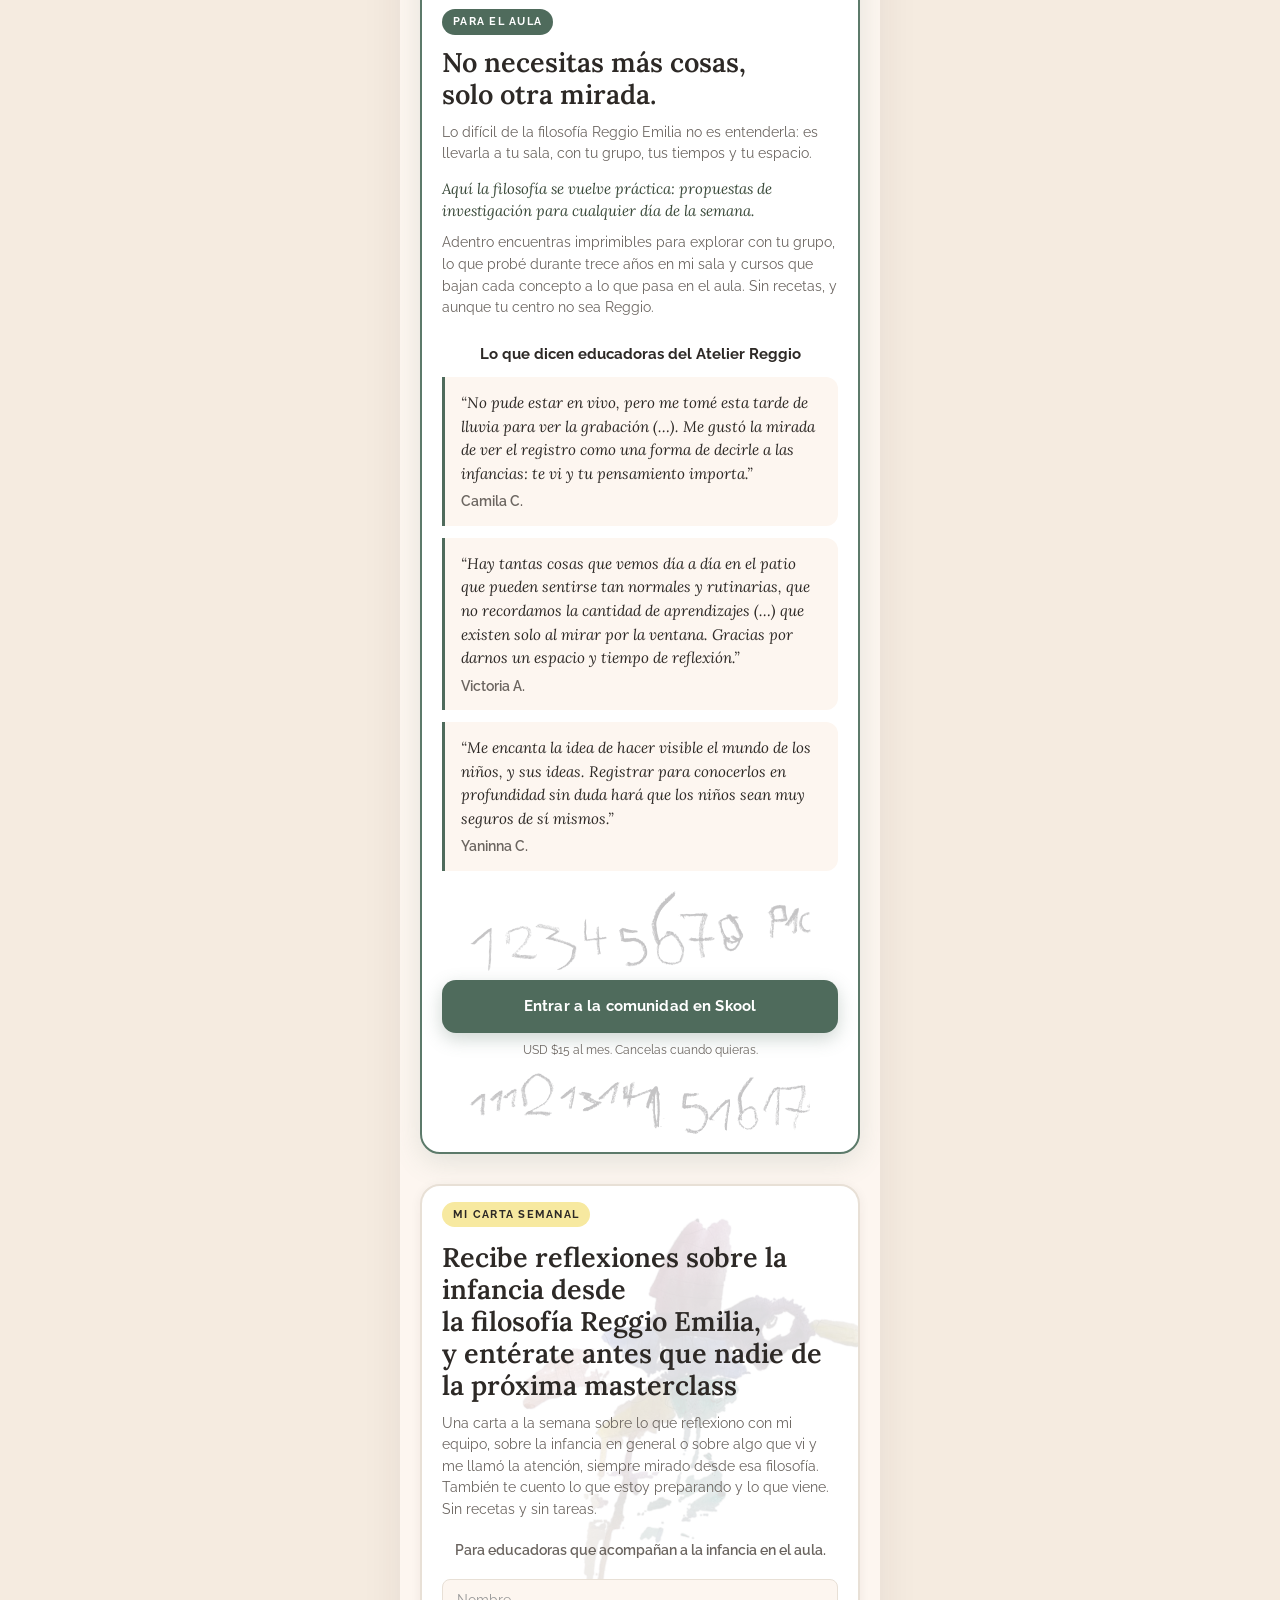
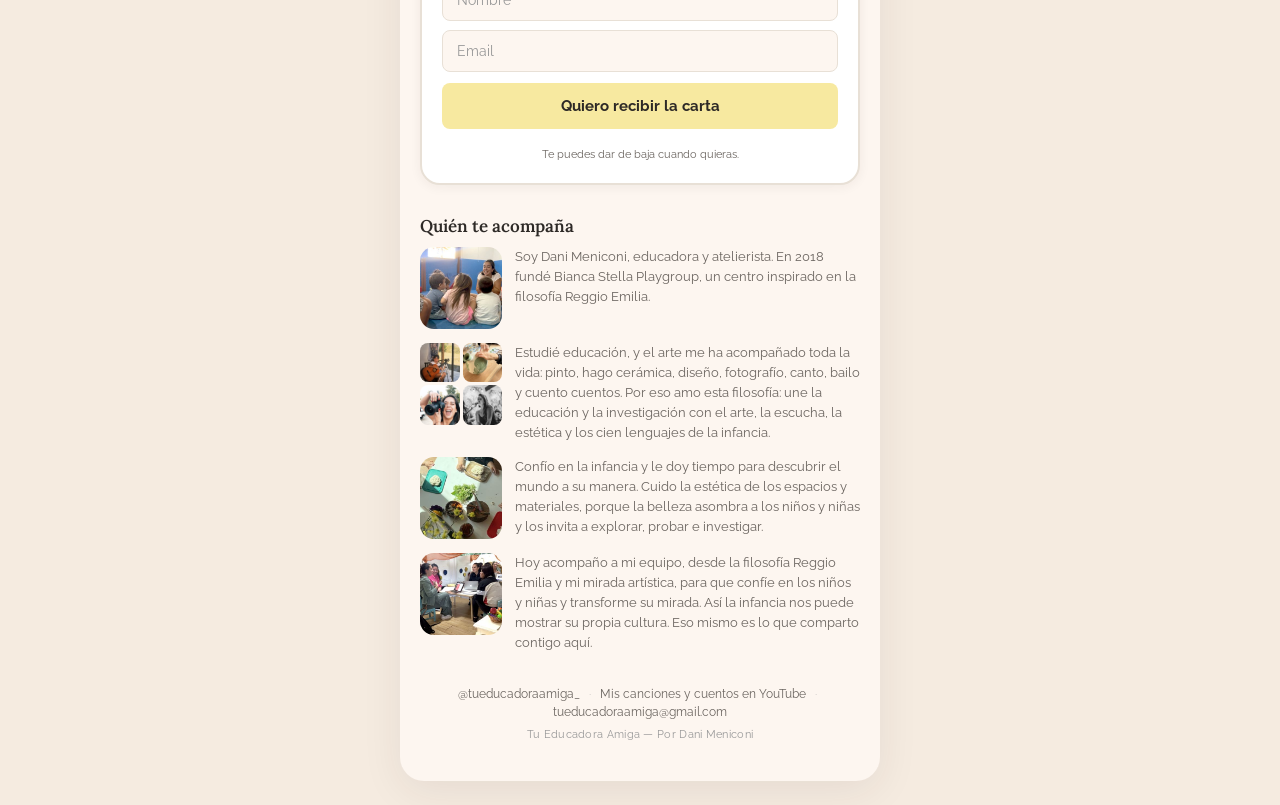
==== commit 1c023662: "Carta: nueva descripción (reflexiones con el equipo, la infancia, lo que me llama la atención) Co-Au" ====
--- a/index.html
+++ b/index.html
@@ -138,9 +138,9 @@
       <h2 class="hero-titulo">Recibe reflexiones sobre la infancia desde la&nbsp;filosofía&nbsp;Reggio&nbsp;Emilia,<br>y entérate antes que nadie de la próxima masterclass</h2>
 
       <p class="hero-bajada">
-        Una carta a la semana sobre lo que veo en sala con mi equipo: lo que me hace pensar, lo que
-        cuesta entender, lo que probamos, lo que resultó y lo que no. También te cuento lo que
-        estoy preparando y lo que viene. Sin recetas y sin tareas.
+        Una carta a la semana sobre lo que reflexiono con mi equipo, sobre la infancia en general
+        o sobre algo que vi y me llamó la atención, siempre mirado desde esa filosofía. También te
+        cuento lo que estoy preparando y lo que viene. Sin recetas y sin tareas.
       </p>
 
       <form class="lm-form" id="ctForm" novalidate>
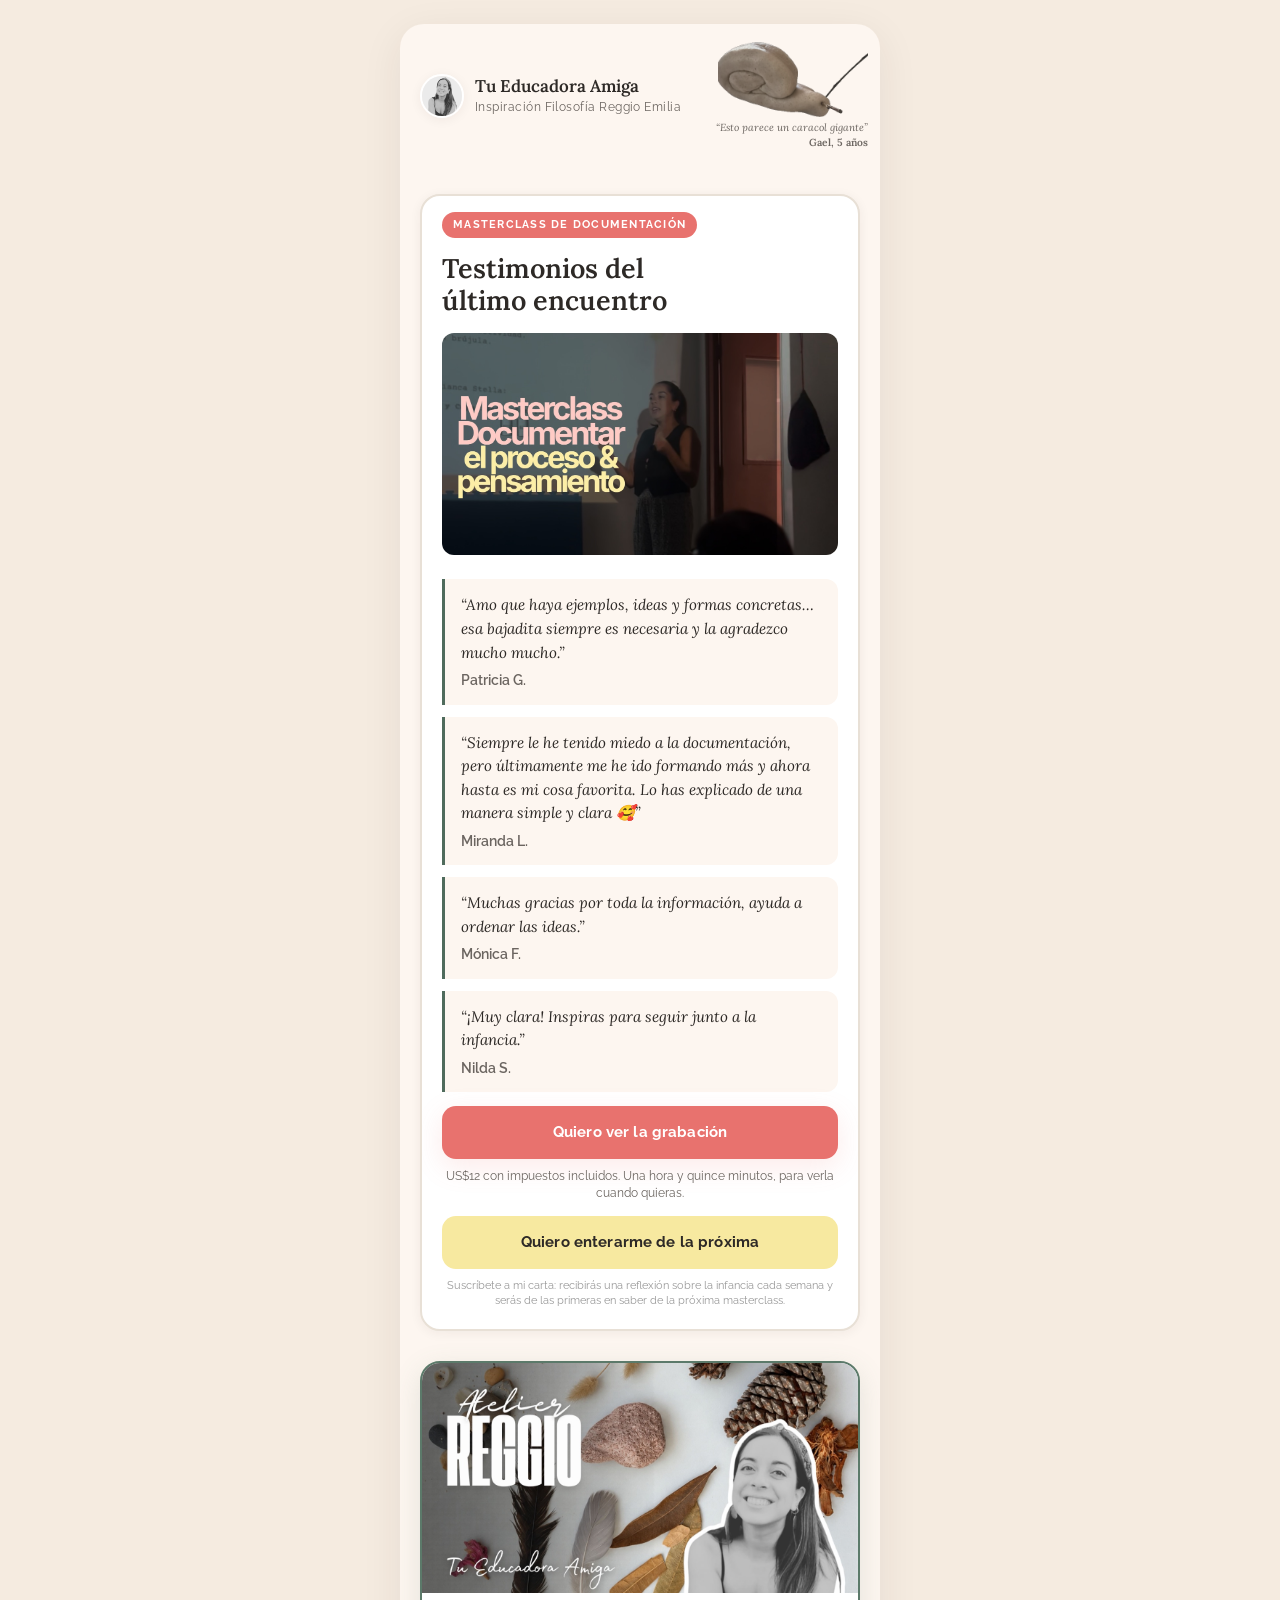
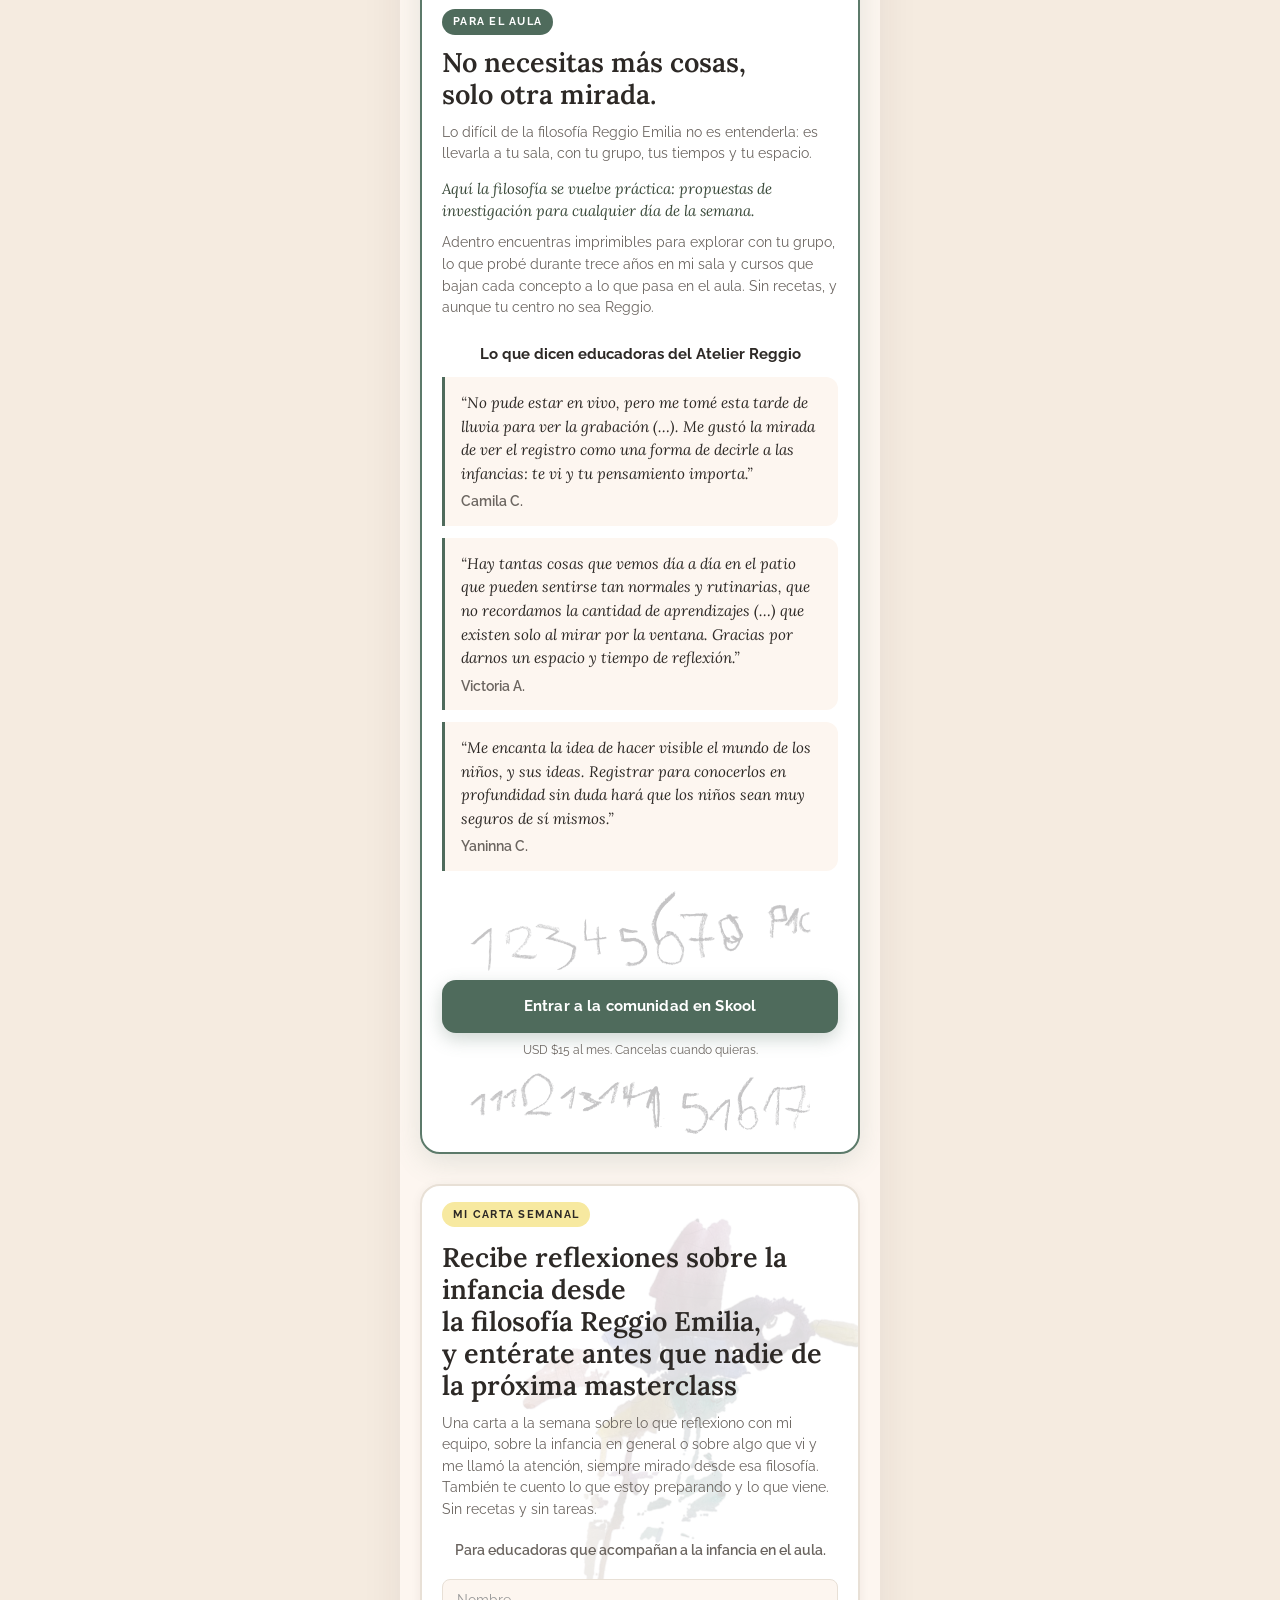
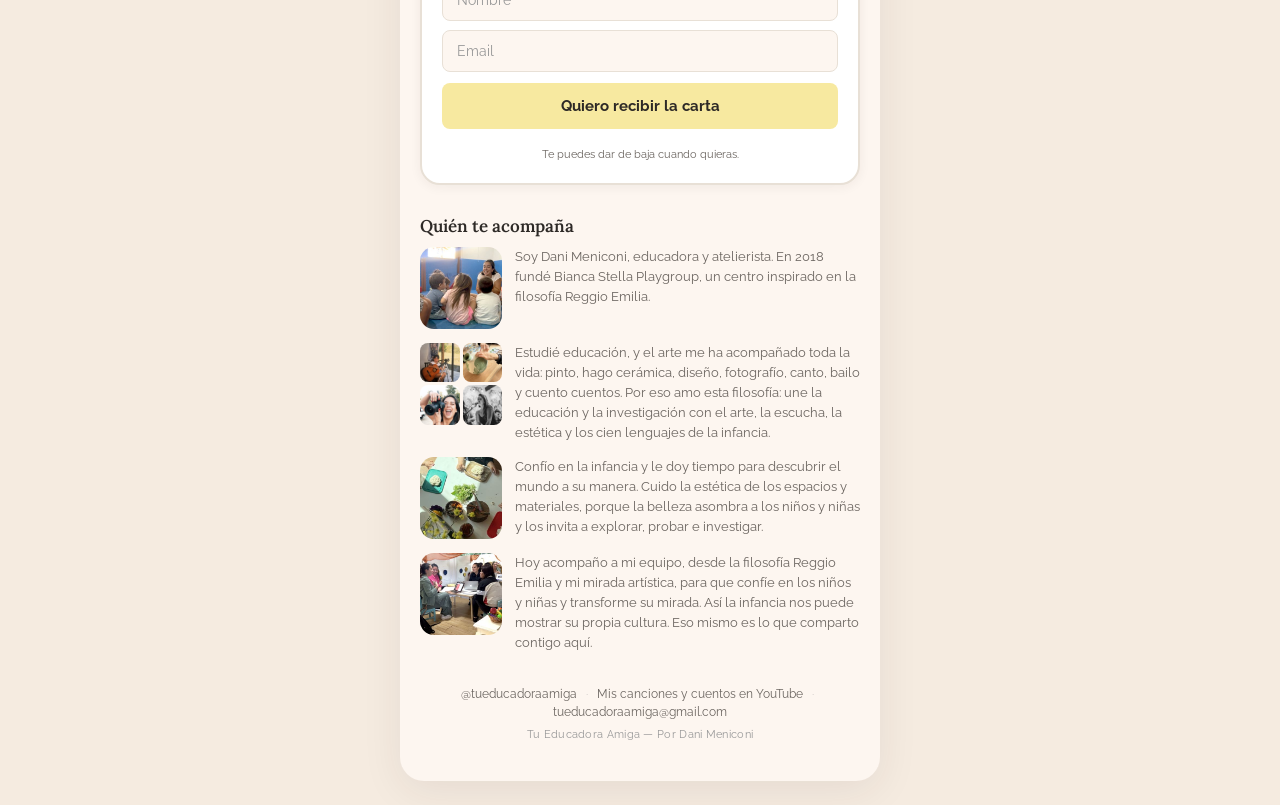
==== commit f30a2c8f: "Instagram: volver a @tueducadoraamiga (sin guion bajo) Co-Authored-By: Claude Opus 5.5 <noreply@anth" ====
--- a/index.html
+++ b/index.html
@@ -188,7 +188,7 @@
     <!-- FOOTER -->
     <footer class="footer">
       <p>
-        <a href="https://instagram.com/tueducadoraamiga_" target="_blank" rel="noopener">@tueducadoraamiga_</a>
+        <a href="https://instagram.com/tueducadoraamiga" target="_blank" rel="noopener">@tueducadoraamiga</a>
         <span class="dot">·</span>
         <a href="https://www.youtube.com/@tueducadoraamiga" target="_blank" rel="noopener">Mis canciones y cuentos en YouTube</a>
         <span class="dot">·</span>
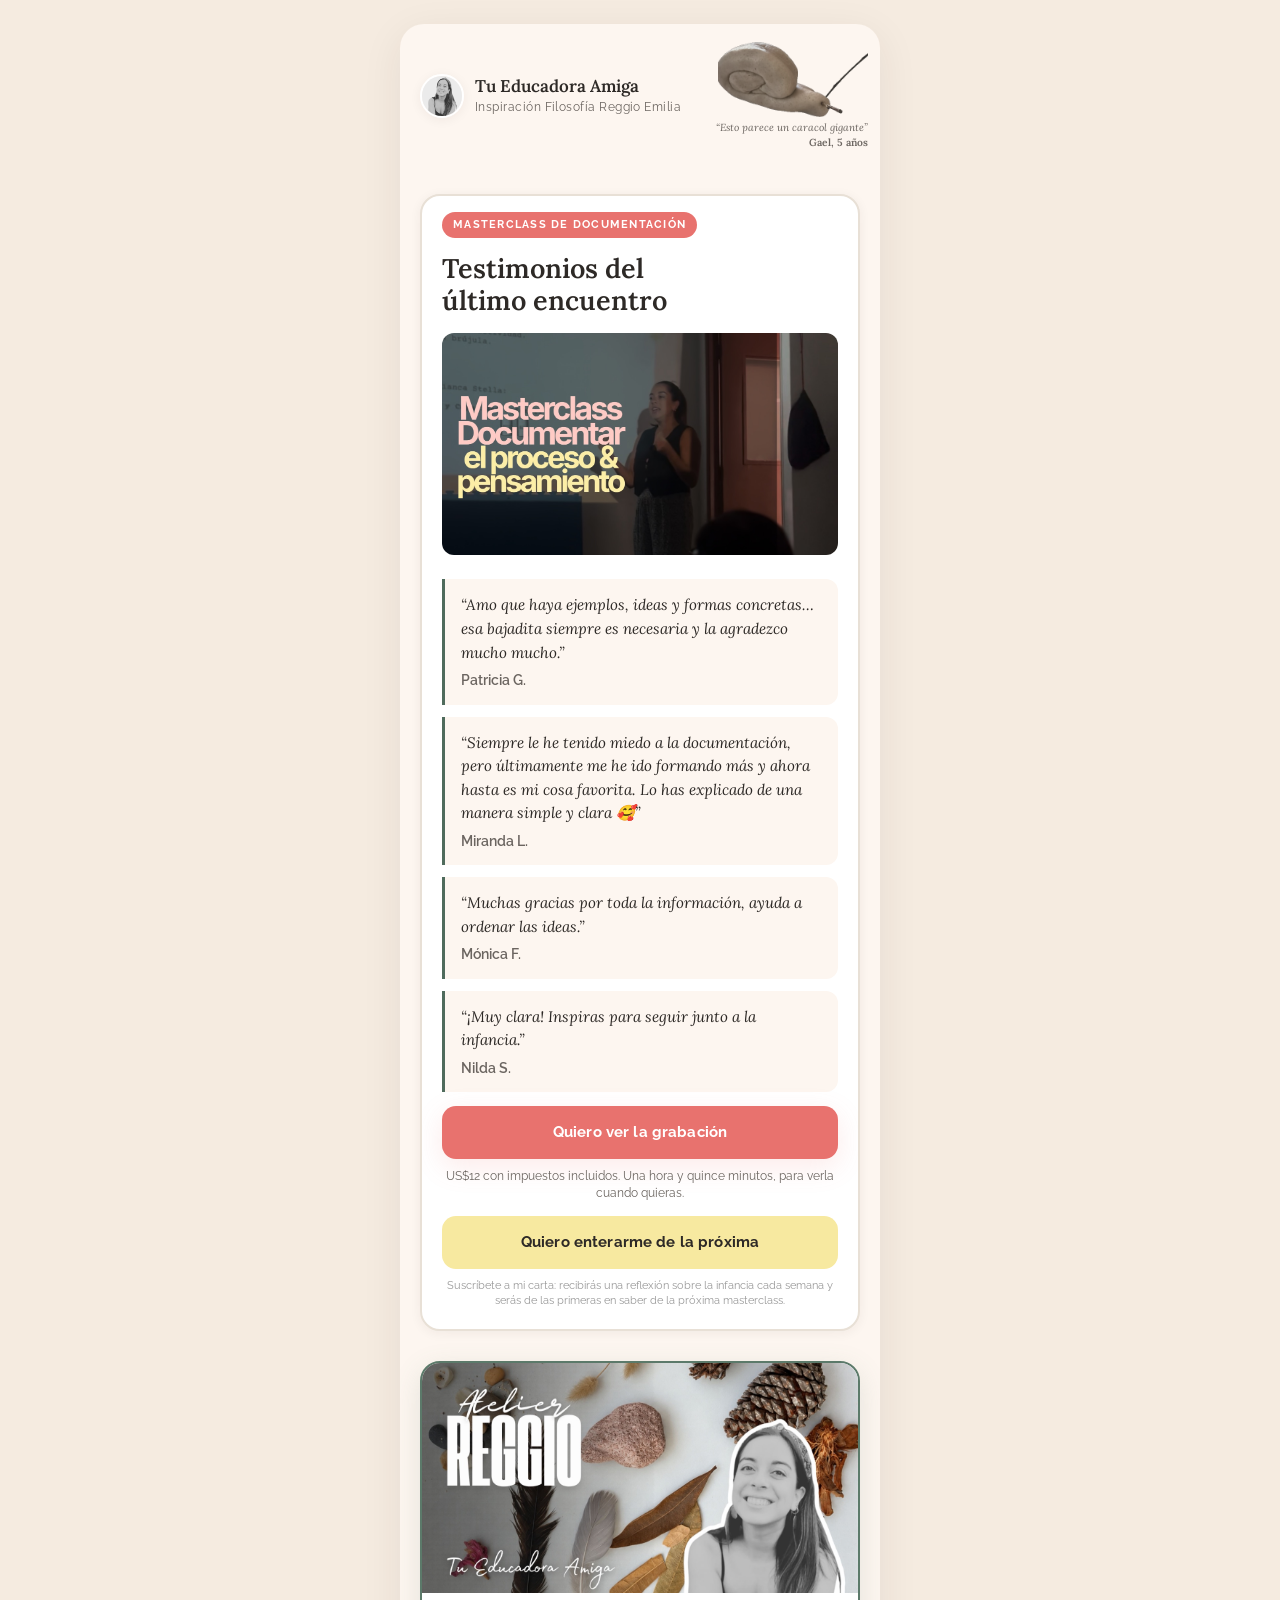
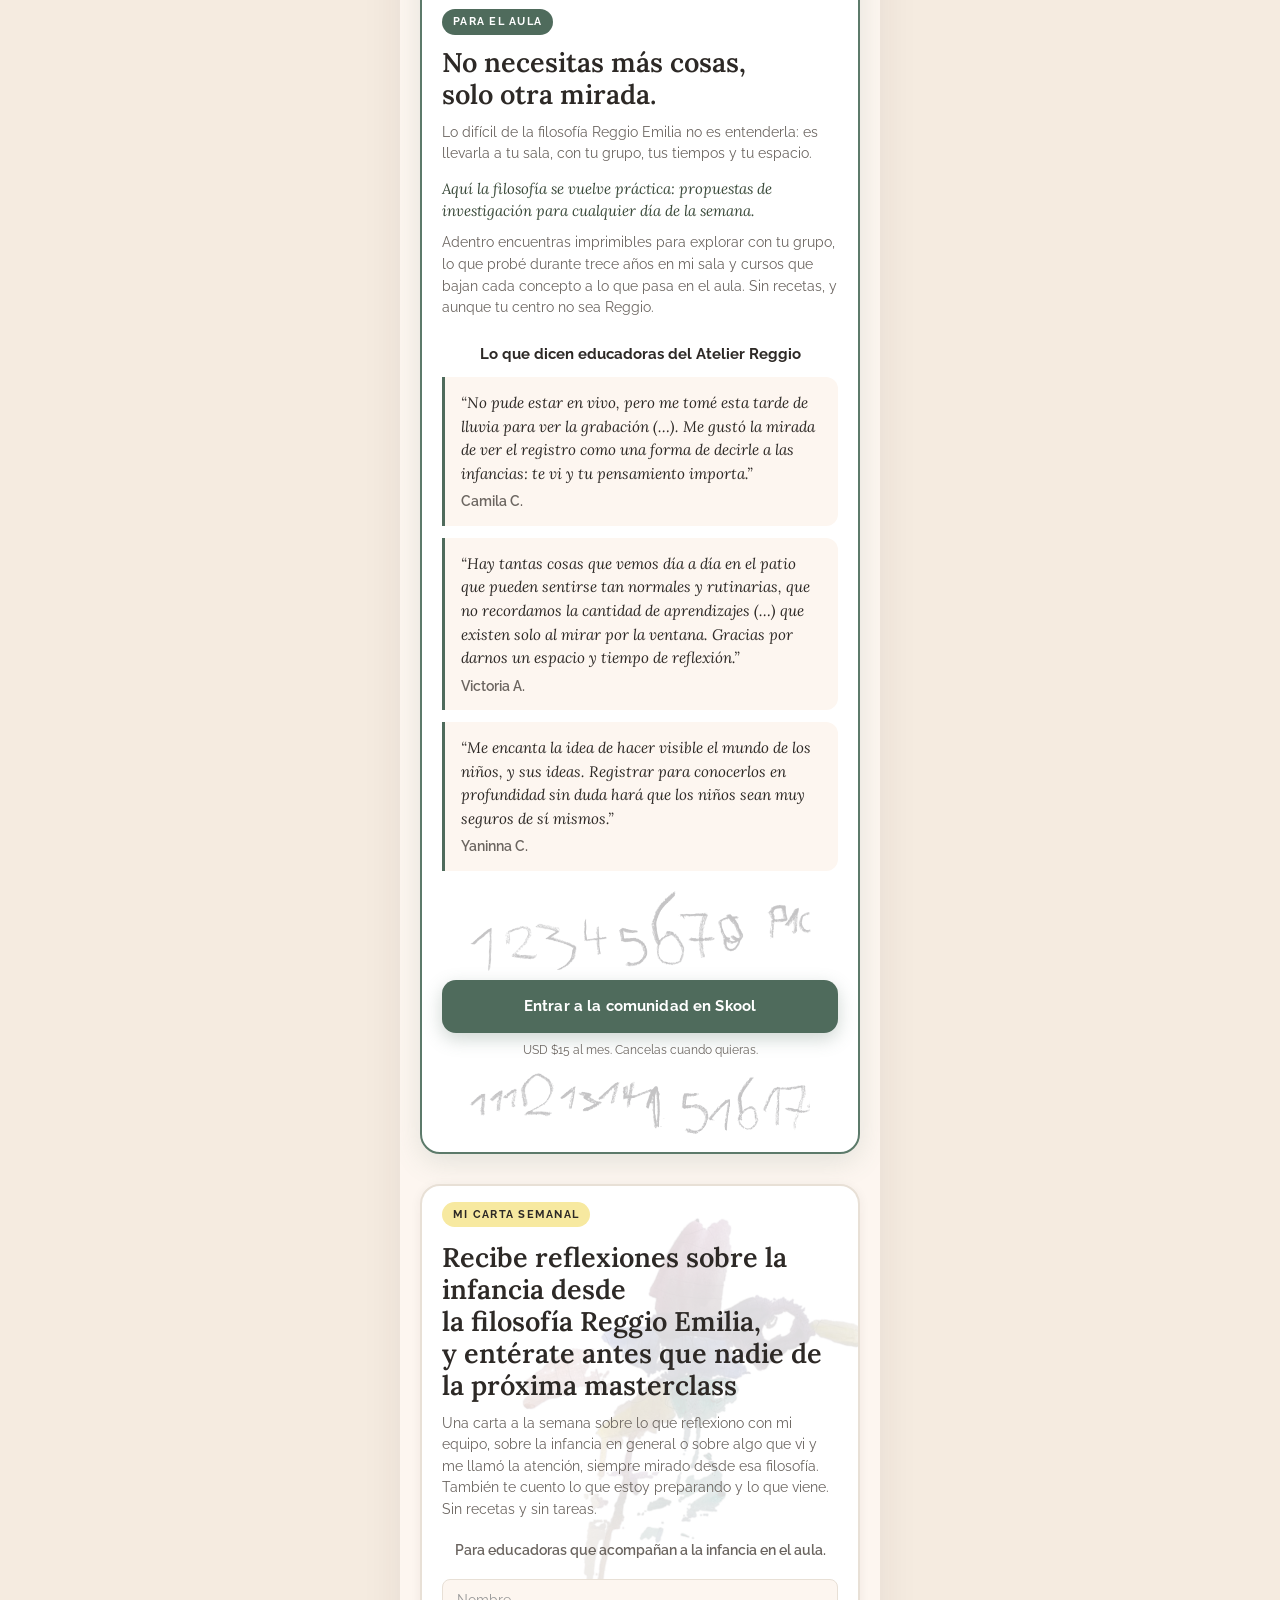
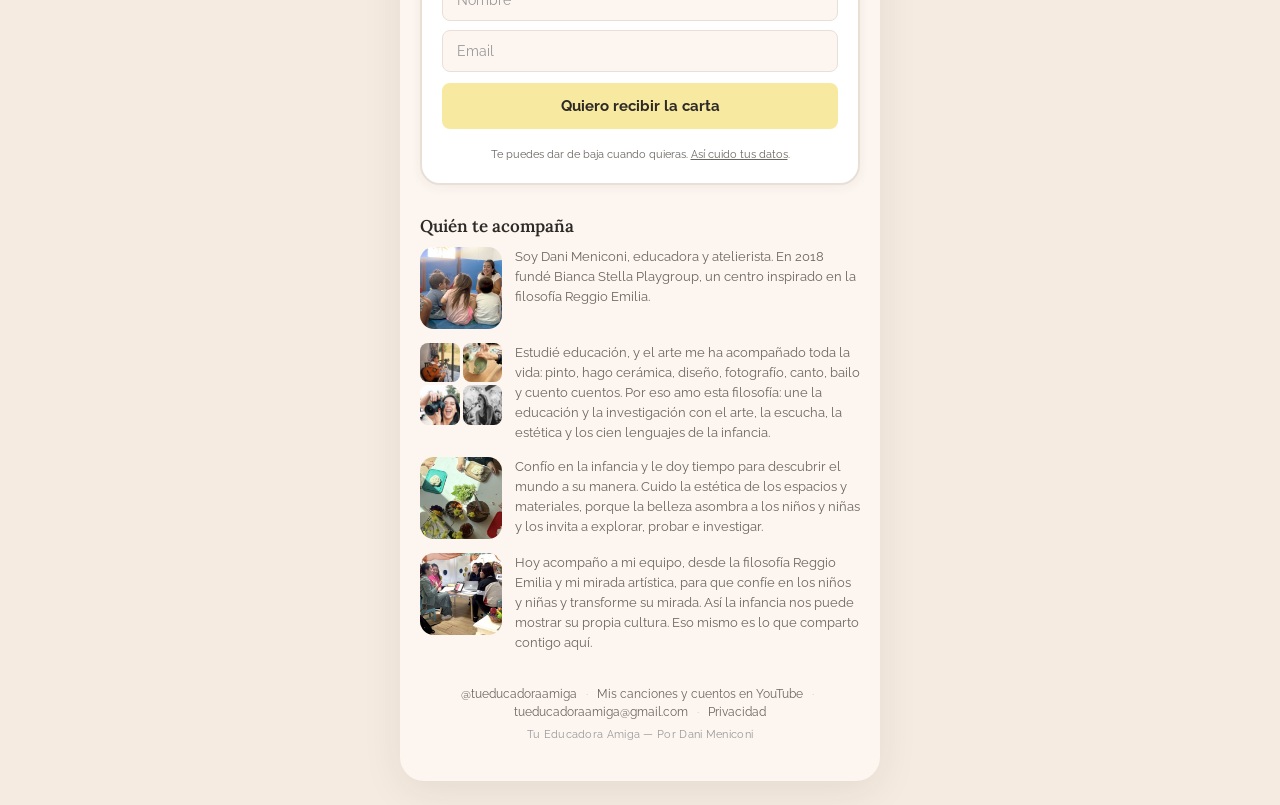
==== commit 136a1fdf: "Politica de privacidad: pagina /privacidad y link bajo los formularios y en el pie Co-Authored-By: C" ====
--- a/index.html
+++ b/index.html
@@ -16,7 +16,7 @@
   <link rel="icon" href="/favicon.ico" sizes="any">
   <link rel="icon" type="image/png" sizes="32x32" href="/img/icon-32.png">
   <link rel="apple-touch-icon" href="/img/icon-180.png">
-  <link rel="stylesheet" href="css/styles.css?v=20261106b">
+  <link rel="stylesheet" href="css/styles.css?v=20261124">
 </head>
 <body>
 
@@ -149,7 +149,7 @@
         <input class="lm-input" type="email" id="ctEmail" name="email" placeholder="Email" autocomplete="email" required>
         <button type="submit" class="lm-submit" id="ctBtn">Quiero recibir la carta</button>
         <p class="lm-error" id="ctError" hidden>Escribe tu nombre y un email válido.</p>
-        <p class="lm-fine">Te puedes dar de baja cuando quieras.</p>
+        <p class="lm-fine">Te puedes dar de baja cuando quieras. <a href="/privacidad/">Así cuido tus datos</a>.</p>
       </form>
 
       <div class="lm-success" id="ctSuccess" hidden>
@@ -193,6 +193,8 @@
         <a href="https://www.youtube.com/@tueducadoraamiga" target="_blank" rel="noopener">Mis canciones y cuentos en YouTube</a>
         <span class="dot">·</span>
         <a href="mailto:tueducadoraamiga@gmail.com">tueducadoraamiga@gmail.com</a>
+        <span class="dot">·</span>
+        <a href="/privacidad/">Privacidad</a>
       </p>
       <p class="footer-fine">Tu Educadora Amiga — Por Dani Meniconi</p>
     </footer>
--- a/css/styles.css
+++ b/css/styles.css
@@ -841,6 +841,7 @@
 .lm-submit:hover { background: var(--color-coral-dark); }
 .lm-error { color: var(--color-coral-dark); font-size: 12px; margin: 0; font-weight: 600; }
 .lm-fine { font-size: 10px; color: var(--color-gray-light); line-height: 1.4; margin: 0; }
+.lm-fine a { color: var(--color-gray); text-decoration: underline; }
 .lm-success { text-align: center; padding: 12px 0; }
 .lm-success h4 { font-family: var(--font-heading); color: var(--color-coral); font-size: 20px; margin-bottom: 8px; }
 .lm-success p { font-family: var(--font-body); color: var(--color-gray); font-size: 14px; }
